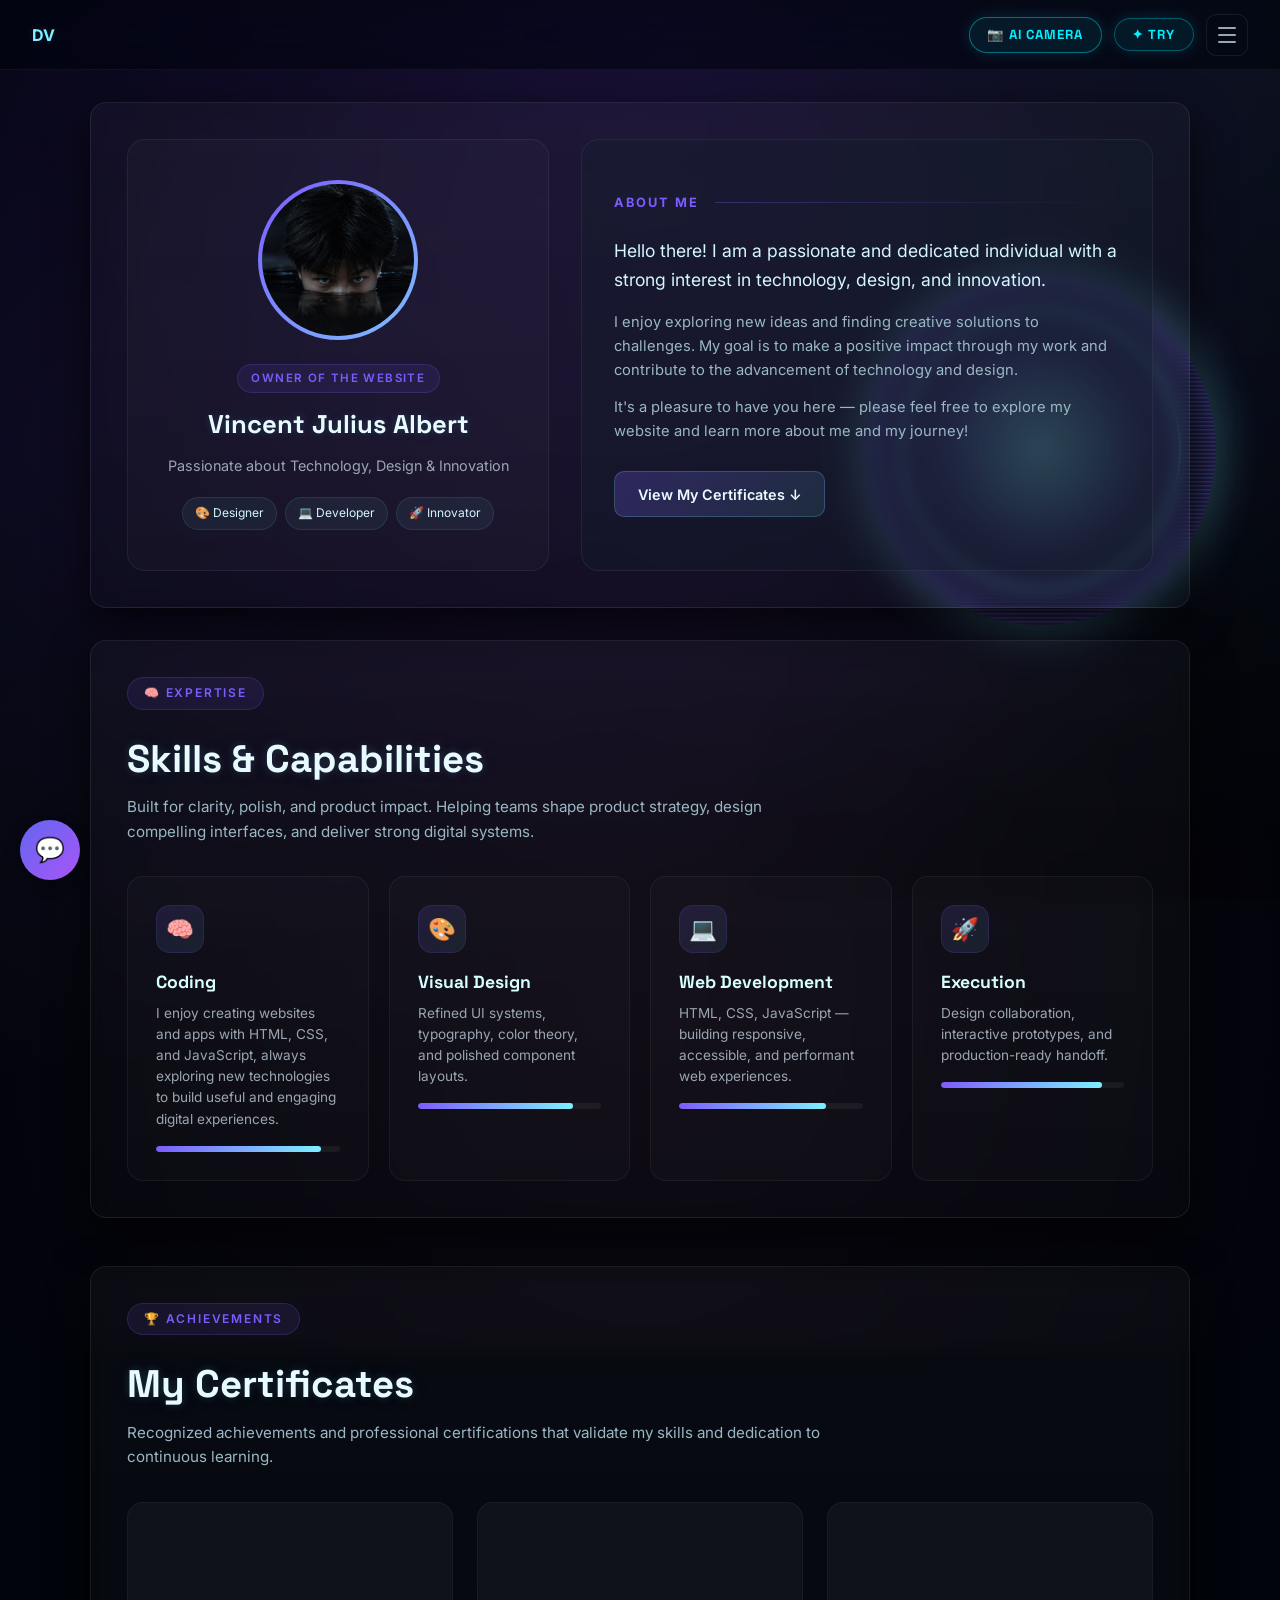
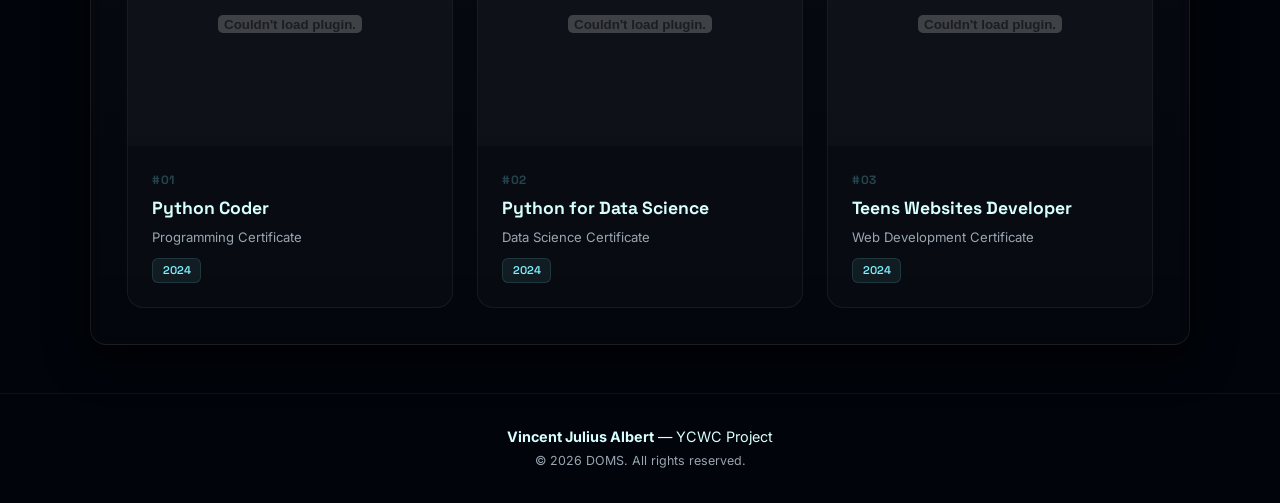
==== aboutme.html @ fad76c3e "Add files via upload" ====
<!DOCTYPE html>
<html lang="en" data-theme="dark">

<head>
  <meta charset="UTF-8" />
  <meta name="viewport" content="width=device-width, initial-scale=1.0" />
  <title>About Me — Vincent | YCWC</title>
  <meta name="description"
    content="Learn more about Vincent Julius Albert — passionate about technology, design, and innovation." />
  <link rel="preconnect" href="https://fonts.googleapis.com" />
  <link rel="preconnect" href="https://fonts.gstatic.com" crossorigin />
  <link
    href="https://fonts.googleapis.com/css2?family=Inter:wght@400;500;600;700;800;900&family=Space+Grotesk:wght@400;500;600;700&display=swap"
    rel="stylesheet" />
  <link rel="stylesheet" href="futuristic.css" />
  <link rel="stylesheet" href="intro.css" />
  <link rel="stylesheet" href="sidebar.css" />
  <link rel="stylesheet" href="aboutme.css" />
  <link rel="stylesheet" href="chatbot.css" />
  <script src="futuristic-unlock.js"></script>
</head>

<body>
  <canvas id="bg-canvas" aria-hidden="true"></canvas>
  <div class="hologram-container" aria-hidden="true">
    <div class="hologram"></div>
  </div>

  <header class="header">
    <a class="brand" href="index.html" aria-label="YCWC home"><strong>DV</strong></a>
    <div style="display: flex; align-items: center; gap: 0.75rem;" id="header-brand-area">
      <a href="camera.html" class="btn-try-binary" style="text-decoration: none; color: #00f0ff; border-color: rgba(0, 240, 255, 0.4);">📷 AI Camera</a>
      <button id="btn-try-binary" class="btn-try-binary" title="Replay Binary Intro">✦ Try</button>
      <button class="sidebar-toggle" onclick="showSidebar()" aria-label="Open menu">
        <span class="hamburger-line"></span>
        <span class="hamburger-line"></span>
        <span class="hamburger-line"></span>
      </button>
    </div>
  </header>

  <!-- ═══════ IMPROVED SIDEBAR ═══════ -->
  <div id="sidebar">
    <div class="sidebar-header">
      <div class="sidebar-brand">
        <span class="sidebar-brand-icon">✦</span>
        <span class="sidebar-brand-text">DOMS</span>
      </div>
      <button class="sidebar-close" onclick="hideSidebar()" aria-label="Close menu">
        <svg width="20" height="20" viewBox="0 0 24 24" fill="none" stroke="currentColor" stroke-width="2.5"
          stroke-linecap="round">
          <line x1="18" y1="6" x2="6" y2="18"></line>
          <line x1="6" y1="6" x2="18" y2="18"></line>
        </svg>
      </button>
    </div>

    <nav class="sidebar-nav">
      <span class="sidebar-label">Navigation</span>
      <a href="index.html" class="sidebar-link">
        <span class="sidebar-link-icon">🏠</span>
        <span>Home</span>
      </a>
      <a href="camera.html" class="sidebar-link" style="color: #00f0ff;">
        <span class="sidebar-link-icon">📷</span>
        <span>AI Camera Platform</span>
      </a>
      <a href="aboutme.html" class="sidebar-link active">
        <span class="sidebar-link-icon">👤</span>
        <span>About Me</span>
      </a>
    </nav>

    <div class="sidebar-nav">
      <span class="sidebar-label">On This Page</span>
      <a href="#hero-about" class="sidebar-link" onclick="hideSidebar()">
        <span class="sidebar-link-icon">📋</span>
        <span>Profile</span>
      </a>
      <a href="#skills" class="sidebar-link" onclick="hideSidebar()">
        <span class="sidebar-link-icon">🧠</span>
        <span>Skills</span>
      </a>
      <a href="#certificates" class="sidebar-link" onclick="hideSidebar()">
        <span class="sidebar-link-icon">🏆</span>
        <span>Certificates</span>
      </a>
    </div>

    <div class="sidebar-footer">
      <div class="sidebar-footer-card">
        <p class="sidebar-footer-text">Built with 💜 by Vincent</p>
        <p class="sidebar-footer-copy">&copy; 2026 DOMS</p>
      </div>
    </div>
  </div>

  <!-- penutup -->
  <div id="penutup" class="hide"></div>

  <main>

    <!-- ═══════ HERO / PROFILE ═══════ -->
    <section id="hero-about" class="container hero-container">
      <div class="about-hero-split">
        <!-- Profile Card -->
        <div class="about-profile-card">
          <div class="profile-avatar-ring">
            <div class="profile-avatar">
              <img src="32c9fd01-48f7-497e-a7f5-14ab1834abe6.jpg" alt="Vincent Julius Albert" />
            </div>
          </div>
          <div class="profile-info">
            <span class="profile-badge">Owner of the Website</span>
            <h1 class="profile-name glow">Vincent Julius Albert</h1>
            <p class="profile-tagline">Passionate about Technology, Design & Innovation</p>
            <div class="profile-social">
              <span class="social-pill">🎨 Designer</span>
              <span class="social-pill">💻 Developer</span>
              <span class="social-pill">🚀 Innovator</span>
            </div>
          </div>
        </div>

        <!-- Bio Card -->
        <div class="about-bio-card">
          <div class="bio-header">
            <span class="bio-eyebrow">ABOUT ME</span>
            <div class="bio-accent-line"></div>
          </div>
          <p class="bio-lead">
            Hello there! I am a passionate and dedicated individual with a strong interest in technology, design, and
            innovation.
          </p>
          <p class="bio-text">
            I enjoy exploring new ideas and finding creative solutions to challenges. My goal is to make a positive
            impact through my work and contribute to the advancement of technology and design.
          </p>
          <p class="bio-text">
            It's a pleasure to have you here — please feel free to explore my website and learn more about me and my
            journey!
          </p>
          <a class="btn-about" href="#certificates">View My Certificates ↓</a>
        </div>
      </div>
    </section>

    <!-- ═══════ SKILLS ═══════ -->
    <section id="skills" class="container content-block">
      <div class="block-badge">🧠 EXPERTISE</div>
      <h2 class="block-title glow">Skills & Capabilities</h2>
      <p class="block-subtitle">Built for clarity, polish, and product impact. Helping teams shape product strategy,
        design compelling interfaces, and deliver strong digital systems.</p>

      <div class="skills-grid">
        <article class="skill-card">
          <div class="skill-icon-wrapper">
            <span class="skill-icon">🧠</span>
          </div>
          <h3>Coding</h3>
          <p>I enjoy creating websites and apps with HTML, CSS, and JavaScript, always exploring new technologies to
            build useful and engaging digital experiences.</p>
          <div class="skill-bar">
            <div class="skill-bar-fill" style="width: 90%;" data-label="90%"></div>
          </div>
        </article>

        <article class="skill-card">
          <div class="skill-icon-wrapper">
            <span class="skill-icon">🎨</span>
          </div>
          <h3>Visual Design</h3>
          <p>Refined UI systems, typography, color theory, and polished component layouts.</p>
          <div class="skill-bar">
            <div class="skill-bar-fill" style="width: 85%;" data-label="85%"></div>
          </div>
        </article>

        <article class="skill-card">
          <div class="skill-icon-wrapper">
            <span class="skill-icon">💻</span>
          </div>
          <h3>Web Development</h3>
          <p>HTML, CSS, JavaScript — building responsive, accessible, and performant web experiences.</p>
          <div class="skill-bar">
            <div class="skill-bar-fill" style="width: 80%;" data-label="80%"></div>
          </div>
        </article>

        <article class="skill-card">
          <div class="skill-icon-wrapper">
            <span class="skill-icon">🚀</span>
          </div>
          <h3>Execution</h3>
          <p>Design collaboration, interactive prototypes, and production-ready handoff.</p>
          <div class="skill-bar">
            <div class="skill-bar-fill" style="width: 88%;" data-label="88%"></div>
          </div>
        </article>
      </div>
    </section>

    <!-- ═══════ CERTIFICATES ═══════ -->
    <section id="certificates" class="container content-block">
      <div class="block-badge">🏆 ACHIEVEMENTS</div>
      <h2 class="block-title glow">My Certificates</h2>
      <p class="block-subtitle">Recognized achievements and professional certifications that validate my skills and
        dedication to continuous learning.</p>

      <div class="certificates-grid">

        <!-- Certificate 1 -->
        <div class="cert-card">
          <div class="cert-image-wrapper">
            <embed src="Python Coder - Vincent Julius Albert.pdf#toolbar=0&navpanes=0" type="application/pdf"
              width="100%" height="100%" style="border: none; object-fit: cover;"></embed>
          </div>
          <div class="cert-info">
            <span class="cert-number">#01</span>
            <h3 class="cert-title">Python Coder</h3>
            <p class="cert-issuer">Programming Certificate</p>
            <span class="cert-date">2024</span>
          </div>
        </div>

        <!-- Certificate 2 -->
        <div class="cert-card">
          <div class="cert-image-wrapper">
            <embed src="Python for Data Science - Vincent Julius Albert.pdf#toolbar=0&navpanes=0" type="application/pdf"
              width="100%" height="100%" style="border: none; object-fit: cover;"></embed>
          </div>
          <div class="cert-info">
            <span class="cert-number">#02</span>
            <h3 class="cert-title">Python for Data Science</h3>
            <p class="cert-issuer">Data Science Certificate</p>
            <span class="cert-date">2024</span>
          </div>
        </div>

        <!-- Certificate 3 -->
        <div class="cert-card">
          <div class="cert-image-wrapper">
            <embed src="Teens Websites Developer 24 - Vincent Julius Albert.pdf#toolbar=0&navpanes=0"
              type="application/pdf" width="100%" height="100%" style="border: none; object-fit: cover;"></embed>
          </div>
          <div class="cert-info">
            <span class="cert-number">#03</span>
            <h3 class="cert-title">Teens Websites Developer</h3>
            <p class="cert-issuer">Web Development Certificate</p>
            <span class="cert-date">2024</span>
          </div>
        </div>

      </div>
    </section>

  </main>

  <footer class="about-footer">
    <div class="footer-inner">
      <p class="footer-brand-text"><strong>Vincent Julius Albert</strong> — YCWC Project</p>
      <p class="footer-copy">&copy; 2026 DOMS. All rights reserved.</p>
    </div>
  </footer>

  <button id="scrollToTopBtn" class="scroll-to-top" aria-label="Scroll to top">
    <svg width="24" height="24" viewBox="0 0 24 24" fill="none" stroke="currentColor" stroke-width="2.5"
      stroke-linecap="round" stroke-linejoin="round">
      <path d="M18 15l-6-6-6 6" />
    </svg>
  </button>

  <!-- ═══════ BINARY FLOOD CANVAS ═══════ -->
  <canvas id="binary-flood-canvas" class="binary-flood-canvas" aria-hidden="true"></canvas>

  <!-- ═══════ FULL-SCREEN 3-SECOND BINARY FACE INTRO OVERLAY ═══════ -->
  <div id="binary-intro-overlay" class="binary-intro-overlay">
    <div class="binary-intro-canvas-wrap">
      <canvas id="binary-intro-canvas"></canvas>
      <div class="binary-scanline"></div>
    </div>
    <div class="binary-intro-header">
      <span class="binary-intro-badge">✦ NEURAL BIOMETRIC MATRIX</span>
      <h1 class="binary-intro-title glitch-text" data-text="Welcome to my Page">Welcome to my Page</h1>
      <p class="binary-intro-sub">INITIALIZING PROFILE MATRIX • 100%</p>
    </div>
    <div class="binary-intro-footer">
      <div class="binary-timer-text">ENTERING IN <span id="binary-countdown">3</span>s &bull; CLICK ANYWHERE TO SKIP</div>
    </div>
  </div>

  <script src="particles.js" defer></script>
  <script src="sidebar.js"></script>
  <script src="aboutme.js" defer></script>
  <script src="chatbot.js" defer></script>
</body>

</html>
---- futuristic.css ----
/* ═══════════════════════════════════════════════════════
   futuristic.css  —  Base Dark Theme + Futuristic Unlock
   ═══════════════════════════════════════════════════════ */

/* ── CSS Variables ── */
html[data-theme="dark"] {
  --bg: radial-gradient(circle at center top, #13092b 0%, #01040a 80%);
  --panel: rgba(255,255,255,0.03);
  --glass: rgba(255,255,255,0.04);
  --neon: #7ef0ff;
  --accent: #7c5cff;
  --muted: #9aa6b2;
  --border: rgba(255,255,255,0.08);
}

/* ── FUTURISTIC UNLOCKED THEME ── */
html[data-theme="futuristic"] {
  --bg: radial-gradient(ellipse at 20% 0%, #0a0118 0%, #030010 40%, #000208 100%);
  --panel: rgba(0,255,204,0.03);
  --glass: rgba(0,255,200,0.04);
  --neon: #00ffcc;
  --accent: #bf00ff;
  --muted: #7a9aaa;
  --border: rgba(0,255,204,0.1);
}

/* ── Reset ── */
*, *::before, *::after { box-sizing: border-box; }

html { scroll-behavior: smooth; height: 100%; }

body {
  margin: 0;
  min-height: 100vh;
  background-color: #01040a;
  background-image: var(--bg);
  background-size: 100% 100%;
  background-attachment: fixed;
  color: var(--neon);
  font-family: Inter, system-ui, -apple-system, "Segoe UI", Roboto, Arial, sans-serif;
  overflow-x: hidden;
  line-height: 1.5;
  transition: background-color 0.8s ease, color 0.5s ease;
}

/* ── Aurora glow ── */
body::before {
  content: '';
  position: fixed;
  top: -50%; left: -50%;
  width: 200%; height: 200%;
  background:
    radial-gradient(ellipse at 20% 50%, rgba(124,92,255,0.08) 0%, transparent 50%),
    radial-gradient(ellipse at 80% 20%, rgba(126,240,255,0.06) 0%, transparent 50%),
    radial-gradient(ellipse at 50% 80%, rgba(244,114,182,0.05) 0%, transparent 50%);
  animation: aurora 20s ease-in-out infinite alternate;
  z-index: 0;
  pointer-events: none;
  transition: background 1s ease;
}

html[data-theme="futuristic"] body::before {
  background:
    radial-gradient(ellipse at 10% 30%, rgba(191,0,255,0.12) 0%, transparent 50%),
    radial-gradient(ellipse at 90% 10%, rgba(0,255,204,0.09) 0%, transparent 50%),
    radial-gradient(ellipse at 60% 90%, rgba(0,100,255,0.08) 0%, transparent 50%),
    radial-gradient(ellipse at 40% 60%, rgba(255,0,100,0.06) 0%, transparent 50%);
}

@keyframes aurora {
  0%   { transform: translate(0,0) rotate(0deg); }
  33%  { transform: translate(2%,-3%) rotate(1deg); }
  66%  { transform: translate(-1%,2%) rotate(-0.5deg); }
  100% { transform: translate(3%,1%) rotate(1.5deg); }
}

/* ════════════════════════════════════════
   CYBER OVERLAY — injected by JS when futuristic unlocked
   ════════════════════════════════════════ */

#cyber-overlay {
  position: fixed;
  inset: 0;
  z-index: 1;
  pointer-events: none;
  overflow: hidden;
}

/* Scanline sweep */
.cyber-scanline {
  position: absolute;
  inset: 0;
  background: repeating-linear-gradient(
    180deg,
    transparent 0px,
    transparent 3px,
    rgba(0,255,204,0.022) 4px
  );
  animation: scanlineDrift 8s linear infinite;
}

@keyframes scanlineDrift {
  0%   { background-position-y: 0px; }
  100% { background-position-y: 80px; }
}

/* Cyber grid */
.cyber-grid {
  position: absolute;
  inset: 0;
  background-image:
    linear-gradient(rgba(0,255,204,0.04) 1px, transparent 1px),
    linear-gradient(90deg, rgba(0,255,204,0.04) 1px, transparent 1px);
  background-size: 60px 60px;
  animation: gridPulse 6s ease-in-out infinite;
  transform-origin: center center;
}

@keyframes gridPulse {
  0%,100% { opacity: 0.5; }
  50%      { opacity: 1; }
}

/* ════════════════════════════════════════
   BACKGROUND CANVAS
   ════════════════════════════════════════ */
#bg-canvas {
  position: fixed;
  inset: 0;
  z-index: 0;
  display: block;
  will-change: transform;
}

/* ════════════════════════════════════════
   HEADER
   ════════════════════════════════════════ */
.header {
  position: sticky;
  top: 0;
  z-index: 100;
  display: flex;
  justify-content: space-between;
  align-items: center;
  padding: 0.85rem 2rem;
  background: rgba(1,4,10,0.6);
  backdrop-filter: blur(16px) saturate(1.4);
  -webkit-backdrop-filter: blur(16px) saturate(1.4);
  border-bottom: 1px solid rgba(126,240,255,0.06);
  transition: background 300ms ease, box-shadow 300ms ease, border-color 500ms ease;
}

.header.scrolled {
  background: rgba(1,4,10,0.85);
  box-shadow: 0 4px 30px rgba(0,0,0,0.4), 0 0 40px rgba(124,92,255,0.04);
}

html[data-theme="futuristic"] .header {
  background: rgba(0,2,8,0.7);
  border-bottom-color: rgba(0,255,204,0.15);
  box-shadow: 0 0 40px rgba(0,255,204,0.05);
}

html[data-theme="futuristic"] .header.scrolled {
  background: rgba(0,2,8,0.92);
  box-shadow: 0 4px 30px rgba(0,0,0,0.5), 0 0 60px rgba(191,0,255,0.08);
}

.header-actions { display: flex; align-items: center; gap: 0.75rem; }

.brand { color: inherit; text-decoration: none; }

.header strong {
  color: var(--neon);
  text-shadow: 0 0 8px rgba(126,240,255,0.12);
  transition: color 0.5s ease, text-shadow 0.5s ease;
}

html[data-theme="futuristic"] .header strong {
  color: #00ffcc;
  text-shadow: 0 0 14px rgba(0,255,204,0.6), 0 0 40px rgba(0,255,204,0.25);
}

/* ── Reward header button ── */
#reward-header-btn {
  display: none; /* hidden until earned */
  align-items: center;
  gap: 0.35rem;
  padding: 0.38rem 0.75rem;
  font-size: 0.75rem;
  font-weight: 700;
  letter-spacing: 0.12em;
  text-transform: uppercase;
  color: #5a6a7a;
  background: rgba(255,255,255,0.04);
  border: 1px solid rgba(255,255,255,0.1);
  border-radius: 8px;
  cursor: pointer;
  transition: all 0.3s ease;
  position: relative;
  overflow: hidden;
}

#reward-header-btn.reward-btn-active {
  display: inline-flex;
  color: #ffd700;
  background: rgba(255,215,0,0.08);
  border-color: rgba(255,215,0,0.35);
  box-shadow: 0 0 16px rgba(255,215,0,0.15), inset 0 0 12px rgba(255,215,0,0.06);
  animation: rewardBtnPulse 2.5s ease-in-out infinite;
}

@keyframes rewardBtnPulse {
  0%,100% { box-shadow: 0 0 16px rgba(255,215,0,0.15), inset 0 0 12px rgba(255,215,0,0.06); }
  50%      { box-shadow: 0 0 30px rgba(255,215,0,0.35), inset 0 0 20px rgba(255,215,0,0.12); }
}

#reward-header-btn.reward-btn-active:hover {
  transform: translateY(-2px) scale(1.04);
  box-shadow: 0 0 40px rgba(255,215,0,0.4);
}

/* ─ Small password popup ─ */
#pw-popup {
  position: absolute;
  z-index: 9998;
  background: linear-gradient(135deg, rgba(10,5,25,0.98), rgba(5,3,15,0.98));
  border: 1px solid rgba(255,215,0,0.35);
  border-radius: 16px;
  padding: 1.25rem 1.5rem;
  min-width: 230px;
  text-align: center;
  box-shadow: 0 20px 50px rgba(0,0,0,0.7), 0 0 40px rgba(255,215,0,0.1);
  animation: popupIn 0.25s cubic-bezier(0.16,1,0.3,1);
}

@keyframes popupIn {
  from { opacity: 0; transform: translateY(-8px) scale(0.95); }
  to   { opacity: 1; transform: translateY(0) scale(1); }
}

.pw-pop-label {
  font-size: 0.65rem;
  font-weight: 700;
  letter-spacing: 0.2em;
  text-transform: uppercase;
  color: #ffd700;
  margin-bottom: 0.6rem;
}

.pw-pop-code {
  font-family: 'Space Grotesk', monospace;
  font-size: 2.5rem;
  font-weight: 900;
  letter-spacing: 0.35em;
  background: linear-gradient(135deg, #7ef0ff, #a78bfa, #ffd700);
  -webkit-background-clip: text;
  -webkit-text-fill-color: transparent;
  background-clip: text;
  background-size: 200% 200%;
  animation: passwordColorShift 2s ease-in-out infinite;
  margin-bottom: 0.5rem;
}

.pw-pop-hint {
  font-size: 0.72rem;
  color: #7a9aaa;
  line-height: 1.5;
  margin-bottom: 0.75rem;
}

.pw-pop-copy {
  background: linear-gradient(135deg, rgba(124,92,255,0.4), rgba(126,240,255,0.2));
  border: 1px solid rgba(126,240,255,0.3);
  border-radius: 7px;
  color: #d7ffff;
  cursor: pointer;
  font-size: 0.78rem;
  font-weight: 700;
  padding: 0.4rem 1rem;
  transition: transform 0.15s, box-shadow 0.2s;
}

.pw-pop-copy:hover {
  transform: translateY(-2px);
  box-shadow: 0 4px 12px rgba(126,240,255,0.2);
}

@keyframes passwordColorShift {
  0%,100% { background-position: 0% 50%; }
  50%      { background-position: 100% 50%; }
}

/* ════════════════════════════════════════
   NAV
   ════════════════════════════════════════ */
.nav-link {
  color: var(--muted);
  text-decoration: none;
  font-size: 0.88rem;
  font-weight: 500;
  padding: 0.3rem 0.2rem;
  transition: color 0.25s ease, text-shadow 0.25s ease;
  position: relative;
}

.nav-link::after {
  content: '';
  position: absolute;
  bottom: -2px;
  left: 0;
  width: 0;
  height: 1px;
  background: var(--neon);
  transition: width 0.3s ease;
}

.nav-link:hover::after,
.nav-link.active::after { width: 100%; }

.nav-link:hover,
.nav-link.active {
  color: var(--neon);
}

html[data-theme="futuristic"] .nav-link:hover,
html[data-theme="futuristic"] .nav-link.active {
  color: #00ffcc;
  text-shadow: 0 0 10px rgba(0,255,204,0.5);
}

/* ════════════════════════════════════════
   CONTAINERS & CARDS
   ════════════════════════════════════════ */
.container {
  position: relative;
  z-index: 2;
  max-width: 1100px;
  margin: 2rem auto 3rem;
  padding: 2.25rem;
  color: var(--neon);
  background: linear-gradient(180deg, rgba(255,255,255,0.03), rgba(255,255,255,0.01));
  border: 1px solid var(--border);
  border-radius: 16px;
  backdrop-filter: blur(8px);
  box-shadow: 0 14px 40px rgba(0,0,0,0.7);
  transition: background 0.8s ease, border-color 0.8s ease, box-shadow 0.8s ease;
}

html[data-theme="futuristic"] .container {
  background: linear-gradient(180deg, rgba(0,255,204,0.025), rgba(0,255,204,0.005));
  border-color: rgba(0,255,204,0.12);
  box-shadow: 0 14px 40px rgba(0,0,0,0.8), 0 0 60px rgba(0,255,204,0.04);
}

.hero {
  padding: 2rem !important;
  border-radius: 12px !important;
  border: 1px solid rgba(255,255,255,0.06) !important;
  background: rgba(20,30,45,0.4) !important;
  transition: background 0.8s ease, border-color 0.8s ease;
}

html[data-theme="futuristic"] .hero,
html[data-theme="futuristic"] .hero.card,
html[data-theme="futuristic"] .hero-container .card {
  background: rgba(0,20,15,0.55) !important;
  border-color: rgba(0,255,204,0.12) !important;
  box-shadow: 0 0 60px rgba(0,255,204,0.04) !important;
}

.card {
  padding: 1rem;
  border-radius: 10px;
  background: linear-gradient(180deg, rgba(255,255,255,0.01), rgba(255,255,255,0.02));
  border: 1px solid rgba(255,255,255,0.03);
  transition: background 0.8s ease, border-color 0.8s ease;
}

/* ════════════════════════════════════════
   TYPOGRAPHY
   ════════════════════════════════════════ */
h1 {
  margin: 0 0 0.75rem;
  font-size: 2.25rem;
  color: #d7ffff;
  text-shadow: 0 2px 24px rgba(126,240,255,0.08);
}

p { margin: 0 0 1rem; color: var(--muted); }

.glow {
  color: #bffcff;
  text-shadow: 0 0 10px rgba(126,240,255,0.18), 0 0 30px rgba(124,92,255,0.08);
  transition: color 0.8s ease, text-shadow 0.8s ease;
}

html[data-theme="futuristic"] .glow {
  color: #ccfffb;
  text-shadow: 0 0 14px rgba(0,255,204,0.5), 0 0 50px rgba(191,0,255,0.2);
}

/* ── Glitch text ── */
html[data-theme="futuristic"] h1.glow,
html[data-theme="futuristic"] h2.glow {
  position: relative;
}

html[data-theme="futuristic"] h2.glow::before,
html[data-theme="futuristic"] h2.glow::after {
  content: attr(data-text, '');
  position: absolute;
  inset: 0;
  pointer-events: none;
}

/* ════════════════════════════════════════
   BUTTONS
   ════════════════════════════════════════ */
.btn {
  display: inline-block;
  padding: 0.6rem 1rem;
  color: #eafcff;
  text-decoration: none;
  background: linear-gradient(90deg, rgba(124,92,255,0.18), rgba(126,240,255,0.06));
  border: 1px solid rgba(126,240,255,0.22);
  border-radius: 8px;
  box-shadow: 0 6px 30px rgba(124,92,255,0.06), 0 0 12px rgba(126,240,255,0.06) inset;
  transition: transform 180ms ease, box-shadow 180ms ease, background 0.8s ease, border-color 0.8s ease;
  cursor: pointer;
  position: relative;
  overflow: hidden;
}

.btn:hover {
  transform: translateY(-2px);
  box-shadow: 0 10px 40px rgba(124,92,255,0.12);
}

html[data-theme="futuristic"] .btn {
  background: linear-gradient(90deg, rgba(191,0,255,0.18), rgba(0,255,204,0.08));
  border-color: rgba(0,255,204,0.28);
  box-shadow: 0 0 20px rgba(0,255,204,0.06) inset;
}

html[data-theme="futuristic"] .btn:hover {
  box-shadow: 0 10px 40px rgba(191,0,255,0.2), 0 0 25px rgba(0,255,204,0.12) inset;
  border-color: rgba(0,255,204,0.5);
}

/* ── Ripple ── */
.btn-ripple {
  position: absolute;
  border-radius: 50%;
  background: rgba(126,240,255,0.25);
  transform: scale(0);
  animation: rippleGo 0.55s linear;
  pointer-events: none;
}

html[data-theme="futuristic"] .btn-ripple {
  background: rgba(0,255,204,0.28);
}

@keyframes rippleGo {
  to { transform: scale(1); opacity: 0; }
}

/* ════════════════════════════════════════
   HOLOGRAM
   ════════════════════════════════════════ */
.hologram-container {
  position: fixed;
  top: 50%;
  right: 5%;
  transform: translateY(-50%);
  width: 350px;
  height: 350px;
  z-index: 1;
  pointer-events: none;
  opacity: 0.85;
}

.hologram {
  width: 100%;
  height: 100%;
  border-radius: 50%;
  background: radial-gradient(circle, rgba(126,240,255,0.4) 0%, rgba(124,92,255,0.15) 40%, transparent 70%);
  box-shadow: 0 0 50px rgba(126,240,255,0.4), inset 0 0 50px rgba(124,92,255,0.5);
  position: relative;
  animation: float 6s ease-in-out infinite, spin 20s linear infinite;
  overflow: hidden;
  transition: background 0.8s ease, box-shadow 0.8s ease;
}

html[data-theme="futuristic"] .hologram {
  background: radial-gradient(circle, rgba(0,255,204,0.5) 0%, rgba(191,0,255,0.18) 40%, transparent 70%);
  box-shadow: 0 0 70px rgba(0,255,204,0.55), inset 0 0 70px rgba(191,0,255,0.65);
}

.hologram::before {
  content: '';
  position: absolute;
  top: 0; left: 0; right: 0; bottom: 0;
  background: repeating-linear-gradient(
    0deg,
    transparent,
    transparent 2px,
    rgba(126,240,255,0.15) 3px,
    rgba(126,240,255,0.15) 4px
  );
  animation: scanline 4s linear infinite;
}

.hologram::after {
  content: '';
  position: absolute;
  top: 10%; left: 10%; right: 10%; bottom: 10%;
  border: 2px solid rgba(126,240,255,0.6);
  border-radius: 50%;
  animation: pulse-ring 3s cubic-bezier(0.215,0.61,0.355,1) infinite;
}

@keyframes float   { 0%,100% { transform: translateY(0) scale(1); } 50% { transform: translateY(-20px) scale(1.05); } }
@keyframes spin    { from { transform: rotate(0deg); } to { transform: rotate(360deg); } }
@keyframes scanline { 0% { transform: translateY(-100%); } 100% { transform: translateY(100%); } }
@keyframes pulse-ring {
  0%   { transform: scale(0.8); opacity: 0; border-width: 4px; }
  50%  { opacity: 1; }
  100% { transform: scale(1.5); opacity: 0; border-width: 1px; }
}
@keyframes floaty  { 0% { transform: translateY(0); } 50% { transform: translateY(-6px); } 100% { transform: translateY(0); } }

.card.animate { animation: floaty 6s ease-in-out infinite; }

/* ════════════════════════════════════════
   SCROLL TO TOP
   ════════════════════════════════════════ */
.scroll-to-top {
  position: fixed;
  bottom: 2rem; right: 2rem;
  width: 3.5rem; height: 3.5rem;
  border-radius: 50%;
  background: linear-gradient(135deg, var(--accent), var(--neon));
  color: #01040a;
  border: none;
  display: flex;
  align-items: center;
  justify-content: center;
  cursor: pointer;
  z-index: 1000;
  opacity: 0;
  visibility: hidden;
  transform: translateY(20px);
  transition: opacity 0.3s, visibility 0.3s, transform 0.3s, box-shadow 0.3s, background 0.8s;
  box-shadow: 0 4px 15px rgba(124,92,255,0.4);
}

.scroll-to-top.show { opacity: 1; visibility: visible; transform: translateY(0); }
.scroll-to-top:hover { transform: translateY(-5px); box-shadow: 0 8px 25px rgba(126,240,255,0.5); }

html[data-theme="futuristic"] .scroll-to-top {
  background: linear-gradient(135deg, #bf00ff, #00ffcc);
  box-shadow: 0 4px 20px rgba(191,0,255,0.5);
}

html[data-theme="futuristic"] .scroll-to-top:hover {
  box-shadow: 0 8px 35px rgba(0,255,204,0.65);
}

/* ════════════════════════════════════════
   FUTURISTIC SECTION-LEVEL OVERRIDES
   ════════════════════════════════════════ */

/* Section badges */
html[data-theme="futuristic"] .section-badge {
  color: #00ffcc;
  border-color: rgba(0,255,204,0.28);
  background: rgba(0,255,204,0.07);
  box-shadow: 0 0 14px rgba(0,255,204,0.08);
}

/* Eyebrow labels */
html[data-theme="futuristic"] .eyebrow-label {
  color: #00ffcc !important;
  text-shadow: 0 0 10px rgba(0,255,204,0.4);
}

/* Hero stat numbers */
html[data-theme="futuristic"] .hero-stat-number {
  color: #00ffcc;
  text-shadow: 0 0 14px rgba(0,255,204,0.45);
}

/* Gradient text */
html[data-theme="futuristic"] .gradient-text {
  background: linear-gradient(135deg, #00ffcc 0%, #bf00ff 40%, #00aaff 70%, #00ffcc 100%);
  background-size: 300% 300%;
  -webkit-background-clip: text;
  -webkit-text-fill-color: transparent;
  background-clip: text;
}

/* Impact cards */
html[data-theme="futuristic"] .impact-card,
html[data-theme="futuristic"] .ai-type-card,
html[data-theme="futuristic"] .ethics-card {
  background: linear-gradient(135deg, rgba(0,20,15,0.85), rgba(0,5,20,0.85));
  border-color: rgba(0,255,204,0.12);
  transition: border-color 0.3s, box-shadow 0.3s;
}

html[data-theme="futuristic"] .impact-card:hover,
html[data-theme="futuristic"] .ai-type-card:hover,
html[data-theme="futuristic"] .ethics-card:hover {
  border-color: rgba(0,255,204,0.4);
  box-shadow: 0 0 35px rgba(0,255,204,0.1), 0 20px 40px rgba(0,0,0,0.5);
}

html[data-theme="futuristic"] .impact-icon {
  filter: drop-shadow(0 0 8px rgba(0,255,204,0.5));
}

html[data-theme="futuristic"] .impact-number { color: rgba(0,255,204,0.25); }

/* Process steps */
html[data-theme="futuristic"] .step-number {
  background: linear-gradient(135deg, rgba(191,0,255,0.25), rgba(0,255,204,0.15));
  border-color: rgba(0,255,204,0.32);
  color: #00ffcc;
  box-shadow: 0 0 18px rgba(0,255,204,0.22);
}

/* Timeline */
html[data-theme="futuristic"] .timeline-marker {
  background: #00ffcc;
  box-shadow: 0 0 14px rgba(0,255,204,0.7);
}

html[data-theme="futuristic"] .timeline::before {
  background: linear-gradient(to bottom, rgba(0,255,204,0.35), rgba(191,0,255,0.1));
}

/* Pros/cons */
html[data-theme="futuristic"] .pros-column { border-color: rgba(0,255,204,0.15); }
html[data-theme="futuristic"] .cons-column { border-color: rgba(191,0,255,0.15); }
html[data-theme="futuristic"] .column-header.pros-header { background: rgba(0,255,204,0.06); border-bottom-color: rgba(0,255,204,0.15); }
html[data-theme="futuristic"] .column-header.cons-header { background: rgba(191,0,255,0.06); border-bottom-color: rgba(191,0,255,0.15); }

/* Quiz */
html[data-theme="futuristic"] .quiz-card {
  background: linear-gradient(180deg, rgba(0,20,15,0.95), rgba(0,5,20,0.95));
  border-color: rgba(0,255,204,0.15);
  box-shadow: 0 20px 50px rgba(0,0,0,0.8), 0 0 60px rgba(0,255,204,0.05);
}
html[data-theme="futuristic"] .quiz-card::before {
  background: linear-gradient(90deg, transparent, rgba(0,255,204,0.25), transparent);
}
html[data-theme="futuristic"] .quiz-question-number { color: #00ffcc; }
html[data-theme="futuristic"] .quiz-progress-fill { background: linear-gradient(90deg, #bf00ff, #00ffcc); }
html[data-theme="futuristic"] .quiz-option {
  background: rgba(0,255,204,0.03);
  border-color: rgba(0,255,204,0.1);
}
html[data-theme="futuristic"] .quiz-option:hover {
  background: rgba(0,255,204,0.08);
  border-color: rgba(0,255,204,0.32);
  box-shadow: 0 0 22px rgba(0,255,204,0.09);
}
html[data-theme="futuristic"] .quiz-option.correct {
  background: rgba(0,255,150,0.1);
  border-color: rgba(0,255,150,0.42);
}
html[data-theme="futuristic"] .quiz-option.wrong {
  background: rgba(255,0,80,0.1);
  border-color: rgba(255,0,80,0.42);
}
html[data-theme="futuristic"] .quiz-option-letter {
  background: linear-gradient(135deg, rgba(191,0,255,0.2), rgba(0,255,204,0.1));
  border-color: rgba(0,255,204,0.22);
  color: #00ffcc;
}
html[data-theme="futuristic"] .quiz-btn-next {
  background: linear-gradient(135deg, rgba(191,0,255,0.5), rgba(0,255,204,0.25));
  border-color: rgba(0,255,204,0.32);
}
html[data-theme="futuristic"] .quiz-btn-next:hover {
  box-shadow: 0 6px 22px rgba(191,0,255,0.35), 0 0 30px rgba(0,255,204,0.12);
}
html[data-theme="futuristic"] .quiz-score-circle {
  background: linear-gradient(135deg, rgba(191,0,255,0.15), rgba(0,255,204,0.08));
  border-color: rgba(0,255,204,0.28);
  box-shadow: 0 0 50px rgba(0,255,204,0.14), 0 0 100px rgba(191,0,255,0.07);
}
html[data-theme="futuristic"] .quiz-score-number {
  color: #00ffcc;
  text-shadow: 0 0 20px rgba(0,255,204,0.55);
}

/* Btn-primary futuristic */
html[data-theme="futuristic"] .btn-primary {
  background: linear-gradient(135deg, rgba(191,0,255,0.38), rgba(0,255,204,0.18)) !important;
  border-color: rgba(0,255,204,0.38) !important;
}

/* Footer */
html[data-theme="futuristic"] .site-footer { border-top-color: rgba(0,255,204,0.08); }
html[data-theme="futuristic"] .about-footer { border-top-color: rgba(0,255,204,0.08); }
html[data-theme="futuristic"] .camera-footer { border-top-color: rgba(0,255,204,0.08); }

/* Login */
html[data-theme="futuristic"] .login-card {
  background: linear-gradient(135deg, rgba(0,10,8,0.97), rgba(0,5,20,0.97));
  border-color: rgba(0,255,204,0.22);
  box-shadow: 0 30px 80px rgba(0,0,0,0.7), 0 0 80px rgba(0,255,204,0.07);
}
html[data-theme="futuristic"] .login-logo {
  background: linear-gradient(135deg, rgba(191,0,255,0.3), rgba(0,255,204,0.15));
  border-color: rgba(0,255,204,0.32);
  color: #00ffcc;
  text-shadow: 0 0 14px rgba(0,255,204,0.55);
}

/* Sidebar */
html[data-theme="futuristic"] #sidebar {
  background: rgba(0,3,10,0.97) !important;
  border-right-color: rgba(0,255,204,0.12) !important;
}
html[data-theme="futuristic"] .sidebar-link:hover,
html[data-theme="futuristic"] .sidebar-link.active {
  color: #00ffcc;
  background: rgba(0,255,204,0.06);
  border-left-color: #00ffcc;
}

/* CTA */
html[data-theme="futuristic"] .cta-inner {
  background: linear-gradient(135deg, rgba(0,255,204,0.04), rgba(191,0,255,0.04));
  border-color: rgba(0,255,204,0.12);
}

/* Inputs */
html[data-theme="futuristic"] input[type="text"],
html[data-theme="futuristic"] input[type="password"] {
  background: rgba(0,255,204,0.04);
  border-color: rgba(0,255,204,0.22);
  color: #ccfffb;
  transition: border-color 0.2s, box-shadow 0.2s;
}
html[data-theme="futuristic"] input[type="text"]:focus,
html[data-theme="futuristic"] input[type="password"]:focus {
  border-color: rgba(0,255,204,0.55);
  box-shadow: 0 0 0 3px rgba(0,255,204,0.1);
}

/* Library badge */
html[data-theme="futuristic"] #library .section-badge {
  color: #bf00ff;
  border-color: rgba(191,0,255,0.32);
  background: rgba(191,0,255,0.08);
}

/* Camera page */
html[data-theme="futuristic"] .camera-header {
  background: rgba(0,2,8,0.75);
  border-bottom-color: rgba(0,255,204,0.15);
}
html[data-theme="futuristic"] .camera-section,
html[data-theme="futuristic"] .camera-frame-wrapper {
  border-color: rgba(0,255,204,0.15) !important;
  box-shadow: 0 0 30px rgba(0,255,204,0.07), 0 0 80px rgba(191,0,255,0.05) !important;
}
html[data-theme="futuristic"] .btn-cam {
  background: linear-gradient(135deg, rgba(191,0,255,0.3), rgba(0,255,204,0.15));
  border-color: rgba(0,255,204,0.3);
  color: #ccfffb;
}
html[data-theme="futuristic"] .btn-cam:hover {
  box-shadow: 0 0 20px rgba(0,255,204,0.2), 0 6px 18px rgba(191,0,255,0.25);
}
html[data-theme="futuristic"] .rec-indicator { color: #00ffcc; }
html[data-theme="futuristic"] .counter-badge {
  border-color: rgba(0,255,204,0.25);
  background: rgba(0,255,204,0.06);
  color: #00ffcc;
}

/* About page */
html[data-theme="futuristic"] .about-profile-card,
html[data-theme="futuristic"] .about-bio-card,
html[data-theme="futuristic"] .skill-card,
html[data-theme="futuristic"] .cert-card {
  background: linear-gradient(135deg, rgba(0,20,15,0.85), rgba(0,5,20,0.85));
  border-color: rgba(0,255,204,0.12);
}
html[data-theme="futuristic"] .skill-bar-fill {
  background: linear-gradient(90deg, #bf00ff, #00ffcc) !important;
  box-shadow: 0 0 12px rgba(0,255,204,0.35);
}
html[data-theme="futuristic"] .profile-badge,
html[data-theme="futuristic"] .social-pill,
html[data-theme="futuristic"] .block-badge,
html[data-theme="futuristic"] .bio-eyebrow {
  color: #00ffcc;
  border-color: rgba(0,255,204,0.25);
  background: rgba(0,255,204,0.07);
}
html[data-theme="futuristic"] .cert-number { color: #bf00ff; }
html[data-theme="futuristic"] .bio-accent-line {
  background: linear-gradient(90deg, #00ffcc, #bf00ff);
}

/* ════════════════════════════════════════
   MISC SHARED LAYOUT
   ════════════════════════════════════════ */
.header-tag { color: var(--muted); font-size: 0.95rem; letter-spacing: 0.08em; text-transform: uppercase; }
.hero-container { margin: 2rem auto 0; }
.materis-container { margin: 10.5rem auto 3rem; }

/* Product grid */
.product-grid {
  display: grid;
  grid-template-columns: repeat(auto-fit, minmax(220px,1fr));
  gap: 1.25rem; padding: 1.25rem;
  border-radius: 14px;
  border: 1px solid rgba(255,255,255,0.08);
  background: linear-gradient(180deg, rgba(255,255,255,0.025), rgba(255,255,255,0.012));
}

.materi {
  display: flex; flex-direction: column; gap: 0.85rem;
  padding: 1rem; border-radius: 12px;
  background: var(--panel);
  border: 1px solid rgba(255,255,255,0.06);
  box-shadow: 0 10px 24px rgba(0,0,0,0.25);
}

/* Stats */
.stats-grid { display: grid; grid-template-columns: repeat(3,minmax(0,1fr)); gap: 1rem; }
.stat-card {
  padding: 1.5rem; border-radius: 18px;
  background: rgba(255,255,255,0.03);
  border: 1px solid rgba(255,255,255,0.07);
}
.stat-card .icon {
  display: inline-flex; width: 2.5rem; height: 2.5rem;
  align-items: center; justify-content: center; font-size: 1.2rem;
  margin-bottom: 1rem; background: rgba(126,240,255,0.14); border-radius: 14px;
}

/* ════════════════════════════════════════
   RESPONSIVE
   ════════════════════════════════════════ */
@media (max-width: 900px) {
  .hero-split, .stats-section { grid-template-columns: 1fr; }
}

@media (max-width: 600px) {
  .container { margin: 2rem 1rem 3rem; padding: 1rem; }
  .header { padding: 1rem; }
  .hero { padding: 1.5rem !important; }
  .scroll-to-top { bottom: 1.5rem; right: 1.5rem; width: 3rem; height: 3rem; }
}
---- intro.css ----
/* ═══════════════════════════════════════════════
   FUTURISTIC INTRO SCREEN — intro.css
   ═══════════════════════════════════════════════ */

#intro-screen {
  position: fixed;
  inset: 0;
  z-index: 99999;
  background: #010a14;
  display: flex;
  align-items: center;
  justify-content: center;
  overflow: hidden;
  transition: opacity 0.8s ease, visibility 0.8s ease;
}

#intro-screen.fade-out {
  opacity: 0;
  visibility: hidden;
  pointer-events: none;
}

#intro-canvas {
  position: absolute;
  inset: 0;
  width: 100%;
  height: 100%;
  opacity: 0.4;
}

/* ── Scanline overlay ── */
.intro-scanline {
  position: absolute;
  inset: 0;
  background: repeating-linear-gradient(
    to bottom,
    transparent,
    transparent 2px,
    rgba(0, 240, 255, 0.03) 2px,
    rgba(0, 240, 255, 0.03) 4px
  );
  pointer-events: none;
  animation: scanMove 8s linear infinite;
}

@keyframes scanMove {
  0%   { background-position: 0 0; }
  100% { background-position: 0 200px; }
}

/* ── Main content ── */
.intro-content {
  position: relative;
  z-index: 10;
  display: flex;
  flex-direction: column;
  align-items: center;
  gap: 2rem;
  text-align: center;
  padding: 2rem;
}

/* ── Logo Ring ── */
.intro-glitch-wrapper {
  position: relative;
}

.intro-logo-ring {
  position: relative;
  width: 160px;
  height: 160px;
  display: flex;
  align-items: center;
  justify-content: center;
}

.intro-ring-svg {
  position: absolute;
  inset: 0;
  width: 100%;
  height: 100%;
  animation: ringRotate 4s linear infinite;
}

@keyframes ringRotate {
  from { transform: rotate(0deg); }
  to   { transform: rotate(360deg); }
}

.intro-logo-letters {
  font-family: 'Space Grotesk', sans-serif;
  font-size: 3rem;
  font-weight: 900;
  color: #fff;
  letter-spacing: 0.05em;
  text-shadow:
    0 0 20px rgba(0, 240, 255, 0.9),
    0 0 60px rgba(0, 240, 255, 0.4),
    0 0 100px rgba(160, 0, 255, 0.3);
  animation: logoPulse 2s ease-in-out infinite alternate;
}

@keyframes logoPulse {
  from { text-shadow: 0 0 20px rgba(0,240,255,0.9), 0 0 60px rgba(0,240,255,0.4); }
  to   { text-shadow: 0 0 30px rgba(0,240,255,1),   0 0 90px rgba(160,0,255,0.6); }
}

/* Glitch flicker on logo */
.intro-logo-letters::before,
.intro-logo-letters::after {
  content: 'DV';
  position: absolute;
  top: 0; left: 0;
  width: 100%; height: 100%;
  display: flex;
  align-items: center;
  justify-content: center;
}

.intro-logo-letters::before {
  color: #00f0ff;
  animation: glitchTop 3s infinite steps(1);
  clip-path: polygon(0 0, 100% 0, 100% 40%, 0 40%);
  opacity: 0;
}

.intro-logo-letters::after {
  color: #a000ff;
  animation: glitchBot 3s infinite steps(1);
  clip-path: polygon(0 60%, 100% 60%, 100% 100%, 0 100%);
  opacity: 0;
}

@keyframes glitchTop {
  0%,90%  { opacity: 0; transform: none; }
  91%     { opacity: 1; transform: translateX(-4px); }
  93%     { opacity: 0; }
  94%     { opacity: 1; transform: translateX(4px); }
  96%,100%{ opacity: 0; }
}

@keyframes glitchBot {
  0%,88%  { opacity: 0; transform: none; }
  89%     { opacity: 1; transform: translateX(4px); }
  91%     { opacity: 0; }
  92%     { opacity: 1; transform: translateX(-4px); }
  94%,100%{ opacity: 0; }
}

/* ── Text Block ── */
.intro-text-block {
  display: flex;
  flex-direction: column;
  align-items: center;
  gap: 0.5rem;
}

.intro-label {
  font-family: 'Space Grotesk', sans-serif;
  font-size: 0.7rem;
  font-weight: 700;
  letter-spacing: 0.3em;
  color: rgba(0, 240, 255, 0.6);
  text-transform: uppercase;
  animation: fadeInUp 0.6s ease forwards;
}

.intro-title {
  font-family: 'Space Grotesk', sans-serif;
  font-size: clamp(2rem, 5vw, 4rem);
  font-weight: 900;
  color: #fff;
  letter-spacing: 0.02em;
  line-height: 1.1;
  min-height: 1.2em;
  background: linear-gradient(135deg, #ffffff 0%, #00f0ff 50%, #a000ff 100%);
  -webkit-background-clip: text;
  -webkit-text-fill-color: transparent;
  background-clip: text;
  animation: fadeInUp 0.6s 0.2s ease both;
}

.intro-subtitle {
  font-family: 'Space Grotesk', sans-serif;
  font-size: 0.75rem;
  font-weight: 500;
  letter-spacing: 0.2em;
  color: rgba(255, 255, 255, 0.4);
  text-transform: uppercase;
  animation: fadeInUp 0.6s 0.4s ease both;
}

/* ── Progress Bar ── */
.intro-progress-wrap {
  display: flex;
  align-items: center;
  gap: 1rem;
  width: min(400px, 80vw);
  animation: fadeInUp 0.6s 0.6s ease both;
}

.intro-progress-bar {
  flex: 1;
  height: 2px;
  background: rgba(255,255,255,0.1);
  border-radius: 99px;
  overflow: hidden;
}

.intro-progress-fill {
  height: 100%;
  width: 0%;
  background: linear-gradient(90deg, #00f0ff, #a000ff);
  border-radius: 99px;
  transition: width 0.05s linear;
  box-shadow: 0 0 12px rgba(0, 240, 255, 0.8);
}

.intro-progress-label {
  font-family: 'Space Grotesk', sans-serif;
  font-size: 0.7rem;
  font-weight: 700;
  color: rgba(0, 240, 255, 0.8);
  letter-spacing: 0.05em;
  min-width: 2.5rem;
  text-align: right;
}

@keyframes fadeInUp {
  from { opacity: 0; transform: translateY(16px); }
  to   { opacity: 1; transform: translateY(0); }
}

/* ── Corner accents ── */
#intro-screen::before,
#intro-screen::after {
  content: '';
  position: absolute;
  width: 80px;
  height: 80px;
  border-color: rgba(0, 240, 255, 0.3);
  border-style: solid;
}

#intro-screen::before {
  top: 24px; left: 24px;
  border-width: 2px 0 0 2px;
}

#intro-screen::after {
  bottom: 24px; right: 24px;
  border-width: 0 2px 2px 0;
}
---- sidebar.css ----
/* ═══════════════════════════════════════════
   sidebar.css — Shared Sidebar Styles
   ═══════════════════════════════════════════ */

#sidebar {
  position: fixed;
  top: 0;
  bottom: 0;
  right: -100%;
  width: min(360px, 80%);
  z-index: 1001;
  box-shadow: -12px 0 40px rgba(0, 0, 0, 0.55);
  transition: right 250ms ease-in-out;
  overflow-y: auto;
  backdrop-filter: blur(12px);
  
  display: flex;
  flex-direction: column;
  padding: 0;
  background: rgba(6, 12, 24, 0.97);
  border-left: 1px solid rgba(126, 240, 255, 0.06);
  color: white;
}

#sidebar.open {
  right: 0;
}

#sidebar button {
  background-color: transparent;
  border: none;
  cursor: pointer;
}

/* Sidebar specific new UI styles */
.sidebar-header {
  display: flex;
  justify-content: space-between;
  align-items: center;
  padding: 1.25rem 1.5rem;
  border-bottom: 1px solid rgba(255, 255, 255, 0.06);
}

.sidebar-brand {
  display: flex;
  align-items: center;
  gap: 0.6rem;
}

.sidebar-brand-icon {
  font-size: 1.2rem;
  color: var(--accent);
  animation: brandPulse 3s ease-in-out infinite;
}

@keyframes brandPulse {
  0%, 100% { opacity: 0.7; transform: scale(1); }
  50% { opacity: 1; transform: scale(1.15); }
}

.sidebar-brand-text {
  font-family: 'Space Grotesk', monospace;
  font-size: 1rem;
  font-weight: 700;
  color: #d7ffff;
  letter-spacing: 0.1em;
}

.sidebar-close {
  width: 36px !important;
  height: 36px !important;
  border-radius: 10px !important;
  background: rgba(255, 255, 255, 0.04) !important;
  border: 1px solid rgba(255, 255, 255, 0.06) !important;
  color: var(--muted);
  display: flex;
  align-items: center;
  justify-content: center;
  cursor: pointer;
  transition: background 200ms, color 200ms, border-color 200ms;
}

.sidebar-close:hover {
  background: rgba(255, 80, 80, 0.1) !important;
  color: #ff6b6b !important;
  border-color: rgba(255, 80, 80, 0.2) !important;
}

.sidebar-nav {
  display: flex;
  flex-direction: column;
  gap: 0.25rem;
  padding: 1rem 1rem;
  border-bottom: 1px solid rgba(255, 255, 255, 0.04);
}

.sidebar-label {
  font-size: 0.7rem;
  font-weight: 600;
  letter-spacing: 0.15em;
  text-transform: uppercase;
  color: rgba(154, 166, 178, 0.5);
  padding: 0 0.75rem;
  margin-bottom: 0.5rem;
}

.sidebar-link {
  display: flex;
  align-items: center;
  gap: 0.75rem;
  padding: 0.7rem 0.85rem;
  border-radius: 10px;
  color: var(--muted) !important;
  text-decoration: none;
  font-size: 0.9rem;
  font-weight: 500;
  transition: background 200ms, color 200ms, transform 200ms;
}

.sidebar-link:hover {
  background: rgba(126, 240, 255, 0.06);
  color: var(--neon) !important;
  transform: translateX(4px);
}

.sidebar-link.active {
  background: rgba(124, 92, 255, 0.1);
  color: #d7ffff !important;
  border: 1px solid rgba(124, 92, 255, 0.15);
}

.sidebar-link-icon {
  font-size: 1.1rem;
  width: 1.5rem;
  text-align: center;
  flex-shrink: 0;
}

.sidebar-footer {
  margin-top: auto;
  padding: 1rem 1rem 1.25rem;
}

.sidebar-footer-card {
  padding: 1rem;
  border-radius: 12px;
  background: rgba(124, 92, 255, 0.06);
  border: 1px solid rgba(124, 92, 255, 0.12);
  text-align: center;
}

.sidebar-footer-text {
  font-size: 0.8rem;
  color: #d3f6ff !important;
  margin: 0 0 0.25rem !important;
}

.sidebar-footer-copy {
  font-size: 0.7rem;
  color: var(--muted) !important;
  margin: 0 !important;
}

/* ── Hamburger button ── */
.sidebar-toggle {
  background: none;
  border: 1px solid rgba(255, 255, 255, 0.08) !important;
  border-radius: 10px;
  padding: 0.5rem;
  width: 42px;
  height: 42px;
  display: flex;
  flex-direction: column;
  gap: 5px;
  align-items: center;
  justify-content: center;
  cursor: pointer;
  transition: border-color 200ms, background 200ms;
}

.sidebar-toggle:hover {
  border-color: rgba(126, 240, 255, 0.15) !important;
  background: rgba(126, 240, 255, 0.04) !important;
}

.hamburger-line {
  display: block;
  width: 18px;
  height: 2px;
  background: var(--muted);
  border-radius: 2px;
  transition: background 200ms;
}

.sidebar-toggle:hover .hamburger-line {
  background: var(--neon);
}

#penutup{
  position: fixed;
  inset: 0;
  background-color: rgba(0, 0, 0, 0.65);
  backdrop-filter: blur(10px);
  z-index: 1000;
  opacity: 0;
  pointer-events: none;
  transition: opacity 200ms ease-in-out;
}

#penutup.active {
  opacity: 1;
  pointer-events: auto;
}

body.no-scroll {
  overflow: hidden;
}

body.sidebar-open header,
body.sidebar-open main,
body.sidebar-open footer {
  filter: blur(10px) brightness(0.3);
  pointer-events: none;
  user-select: none;
}

body.sidebar-open #sidebar {
  filter: none;
  pointer-events: auto;
}
---- aboutme.css ----
/* ═══════════════════════════════════════════
   aboutme.css — About Me page styles
   ═══════════════════════════════════════════ */

/* ── Typography ── */
body {
  font-family: 'Inter', system-ui, -apple-system, "Segoe UI", Roboto, Arial, sans-serif;
}

h1,
h2,
h3,
h4 {
  font-family: 'Space Grotesk', 'Inter', system-ui, sans-serif;
}



/* ═══════════════════════════════════════════
   ABOUT PAGE LAYOUT
   ═══════════════════════════════════════════ */

/* ── Hero Split ── */
.about-hero-split {
  display: grid;
  grid-template-columns: minmax(0, 0.85fr) minmax(0, 1.15fr);
  gap: 2rem;
  align-items: stretch;
}

/* ── Profile Card ── */
.about-profile-card {
  display: flex;
  flex-direction: column;
  align-items: center;
  gap: 1.5rem;
  padding: 2.5rem 2rem;
  border-radius: 18px;
  background: rgba(255, 255, 255, 0.025);
  border: 1px solid rgba(255, 255, 255, 0.06);
  text-align: center;
}

.profile-avatar-ring {
  position: relative;
  width: 160px;
  height: 160px;
  border-radius: 50%;
  padding: 4px;
  background: linear-gradient(135deg, var(--accent), var(--neon), var(--accent));
  background-size: 300% 300%;
  animation: ringGlow 4s ease-in-out infinite;
}

@keyframes ringGlow {

  0%,
  100% {
    background-position: 0% 50%;
  }

  50% {
    background-position: 100% 50%;
  }
}

.profile-avatar {
  width: 100%;
  height: 100%;
  border-radius: 50%;
  overflow: hidden;
  background: var(--bg);
  display: flex;
  align-items: center;
  justify-content: center;
  padding: 0;
  position: relative;
}

.profile-avatar img {
  width: 100%;
  height: 100%;
  object-fit: cover;
  object-position: center;
  transition: transform 0.3s ease, filter 0.3s ease;
  animation: avatarGlitch 6s ease-in-out infinite;
}

.profile-avatar:hover img {
  animation: avatarGlitchHover 0.4s steps(2) infinite;
  filter: drop-shadow(-3px 0 0 #00f0ff) drop-shadow(3px 0 0 #3b82f6) contrast(1.15);
}

@keyframes avatarGlitch {

  0%,
  86%,
  100% {
    transform: translate(0, 0) scale(1);
    filter: none;
  }

  87% {
    transform: translate(-3px, 2px) skewX(2deg);
    filter: drop-shadow(4px 0 #00f0ff) drop-shadow(-4px 0 #3b82f6) hue-rotate(15deg);
  }

  89% {
    transform: translate(3px, -2px) skewX(-3deg);
    filter: drop-shadow(-4px 0 #00f0ff) drop-shadow(4px 0 #7ef0ff);
  }

  91% {
    transform: translate(-2px, 1px) scale(1.02);
    filter: drop-shadow(3px 0 #00f0ff);
  }

  93% {
    transform: translate(0, 0) scale(1);
    filter: none;
  }
}

@keyframes avatarGlitchHover {
  0% {
    transform: translate(2px, -2px) scale(1.03);
    filter: drop-shadow(-3px 0 #00f0ff) drop-shadow(3px 0 #3b82f6) brightness(1.2);
  }

  25% {
    transform: translate(-3px, 1px) scale(1.02) skewX(2deg);
    filter: drop-shadow(3px 0 #00f0ff) drop-shadow(-3px 0 #7ef0ff) contrast(1.3);
  }

  50% {
    transform: translate(1px, 3px) scale(1.04) skewX(-2deg);
    filter: drop-shadow(-4px 0 #3b82f6) drop-shadow(4px 0 #00f0ff) hue-rotate(20deg);
  }

  75% {
    transform: translate(-2px, -1px) scale(1.01);
    filter: drop-shadow(2px 0 #00f0ff) drop-shadow(-2px 0 #3b82f6);
  }

  100% {
    transform: translate(0, 0) scale(1);
    filter: none;
  }
}

.profile-info {
  display: flex;
  flex-direction: column;
  gap: 0.5rem;
  align-items: center;
}

.profile-badge {
  display: inline-flex;
  padding: 0.3rem 0.85rem;
  font-size: 0.72rem;
  font-weight: 600;
  letter-spacing: 0.12em;
  text-transform: uppercase;
  color: var(--accent);
  background: rgba(124, 92, 255, 0.1);
  border: 1px solid rgba(124, 92, 255, 0.2);
  border-radius: 999px;
}

.profile-name {
  font-size: 1.6rem !important;
  margin: 0.25rem 0 !important;
  color: #e7fbff !important;
}

.profile-tagline {
  font-size: 0.9rem;
  color: var(--muted) !important;
  margin: 0 !important;
}

.profile-social {
  display: flex;
  gap: 0.5rem;
  margin-top: 0.75rem;
  flex-wrap: wrap;
  justify-content: center;
}

.social-pill {
  padding: 0.4rem 0.75rem;
  font-size: 0.75rem;
  border-radius: 999px;
  background: rgba(126, 240, 255, 0.06);
  border: 1px solid rgba(126, 240, 255, 0.1);
  color: #d3f6ff;
  white-space: nowrap;
}

/* ── Bio Card ── */
.about-bio-card {
  padding: 2.5rem 2rem;
  border-radius: 18px;
  background: rgba(20, 30, 45, 0.4);
  border: 1px solid rgba(255, 255, 255, 0.06);
  display: flex;
  flex-direction: column;
  justify-content: center;
}

.bio-header {
  display: flex;
  align-items: center;
  gap: 1rem;
  margin-bottom: 1.5rem;
}

.bio-eyebrow {
  font-size: 0.8rem;
  font-weight: 700;
  letter-spacing: 0.15em;
  color: var(--accent);
  text-transform: uppercase;
  white-space: nowrap;
}

.bio-accent-line {
  flex: 1;
  height: 1px;
  background: linear-gradient(90deg, rgba(124, 92, 255, 0.3), transparent);
}

.bio-lead {
  font-size: 1.1rem;
  color: #d3f6ff !important;
  line-height: 1.65;
  margin-bottom: 1rem !important;
}

.bio-text {
  font-size: 0.92rem;
  color: #9ab8c4 !important;
  line-height: 1.65;
  margin-bottom: 0.75rem !important;
}

.btn-about {
  display: inline-block;
  padding: 0.7rem 1.4rem;
  margin-top: 1rem;
  color: #eafcff;
  text-decoration: none;
  font-weight: 600;
  font-size: 0.9rem;
  background: linear-gradient(135deg, rgba(124, 92, 255, 0.25), rgba(126, 240, 255, 0.1));
  border: 1px solid rgba(126, 240, 255, 0.2);
  border-radius: 10px;
  transition: transform 200ms, box-shadow 200ms;
  width: fit-content;
}

.btn-about:hover {
  transform: translateY(-2px);
  box-shadow: 0 8px 30px rgba(124, 92, 255, 0.15);
}

/* ═══════════════════════════════════════════
   CONTENT BLOCKS
   ═══════════════════════════════════════════ */

.content-block {
  margin-top: 2rem;
}

.block-badge {
  display: inline-block;
  padding: 0.4rem 1rem;
  font-size: 0.75rem;
  font-weight: 600;
  letter-spacing: 0.15em;
  color: var(--accent);
  background: rgba(124, 92, 255, 0.1);
  border: 1px solid rgba(124, 92, 255, 0.2);
  border-radius: 999px;
  margin-bottom: 1.25rem;
}

.block-title {
  font-size: clamp(1.6rem, 3vw, 2.4rem) !important;
  margin: 0 0 0.5rem !important;
  color: #e7fbff !important;
}

.block-subtitle {
  font-size: 0.95rem;
  color: #9ab8c4 !important;
  max-width: 44rem;
  line-height: 1.6;
  margin-bottom: 2rem !important;
}

/* ═══════════════════════════════════════════
   SKILLS SECTION
   ═══════════════════════════════════════════ */

.skills-grid {
  display: grid;
  grid-template-columns: repeat(auto-fit, minmax(240px, 1fr));
  gap: 1.25rem;
}

.skill-card {
  padding: 1.75rem;
  border-radius: 16px;
  background: rgba(255, 255, 255, 0.02);
  border: 1px solid rgba(255, 255, 255, 0.05);
  transition: transform 300ms ease, box-shadow 300ms ease, border-color 300ms ease;
}

.skill-card:hover {
  transform: translateY(-6px);
  border-color: rgba(126, 240, 255, 0.12);
  box-shadow: 0 16px 40px rgba(0, 0, 0, 0.35), 0 0 20px rgba(126, 240, 255, 0.04);
}

.skill-icon-wrapper {
  width: 3rem;
  height: 3rem;
  display: flex;
  align-items: center;
  justify-content: center;
  border-radius: 14px;
  background: linear-gradient(135deg, rgba(124, 92, 255, 0.15), rgba(126, 240, 255, 0.08));
  border: 1px solid rgba(124, 92, 255, 0.15);
  margin-bottom: 1rem;
}

.skill-icon {
  font-size: 1.4rem;
}

.skill-card h3 {
  margin: 0 0 0.5rem;
  font-size: 1.1rem;
  color: #d7ffff;
}

.skill-card p {
  margin: 0 0 1rem;
  font-size: 0.85rem;
  color: var(--muted) !important;
  line-height: 1.55;
}

.skill-bar {
  height: 6px;
  border-radius: 4px;
  background: rgba(255, 255, 255, 0.05);
  overflow: hidden;
  position: relative;
}

.skill-bar-fill {
  height: 100%;
  border-radius: 4px;
  background: linear-gradient(90deg, var(--accent), var(--neon));
  position: relative;
  width: 0;
  animation: fillBar 1.5s ease forwards;
}

@keyframes fillBar {
  to {
    width: var(--target-width, 0);
  }
}

.skill-bar-fill::after {
  content: attr(data-label);
  position: absolute;
  right: 0;
  top: -1.4rem;
  font-size: 0.7rem;
  font-family: 'Space Grotesk', monospace;
  font-weight: 600;
  color: var(--neon);
}

/* ═══════════════════════════════════════════
   CERTIFICATES SECTION
   ═══════════════════════════════════════════ */

.certificates-grid {
  display: grid;
  grid-template-columns: repeat(auto-fit, minmax(260px, 1fr));
  gap: 1.5rem;
}

.cert-card {
  border-radius: 16px;
  background: rgba(255, 255, 255, 0.02);
  border: 1px solid rgba(255, 255, 255, 0.06);
  overflow: hidden;
  transition: transform 300ms ease, box-shadow 300ms ease, border-color 300ms ease;
  position: relative;
}

.cert-card::before {
  content: '';
  position: absolute;
  top: 0;
  left: 0;
  right: 0;
  height: 3px;
  background: linear-gradient(90deg, var(--accent), var(--neon));
  opacity: 0;
  transition: opacity 300ms ease;
}

.cert-card:hover {
  transform: translateY(-6px) scale(1.01);
  border-color: rgba(126, 240, 255, 0.12);
  box-shadow: 0 20px 50px rgba(0, 0, 0, 0.4), 0 0 25px rgba(126, 240, 255, 0.04);
}

.cert-card:hover::before {
  opacity: 1;
}

.cert-image-wrapper {
  position: relative;
  width: 100%;
  aspect-ratio: 4 / 3;
  background: rgba(255, 255, 255, 0.02);
  overflow: hidden;
}

.cert-image {
  width: 100%;
  height: 100%;
  object-fit: cover;
  display: block;
}

/* Show placeholder when image src is empty */
.cert-image[src=""] {
  display: none;
}

.cert-image[src=""]+.cert-placeholder {
  display: flex;
}

.cert-placeholder {
  display: none;
  position: absolute;
  inset: 0;
  flex-direction: column;
  align-items: center;
  justify-content: center;
  gap: 0.75rem;
  background: linear-gradient(135deg, rgba(124, 92, 255, 0.06), rgba(126, 240, 255, 0.03));
  border-bottom: 1px solid rgba(255, 255, 255, 0.04);
}

/* Also show when no src attribute at all */
.cert-image:not([src]),
.cert-image[src=""] {
  display: none !important;
}

.cert-image:not([src])+.cert-placeholder,
.cert-image[src=""]+.cert-placeholder {
  display: flex !important;
}

.cert-placeholder-icon {
  font-size: 3rem;
  opacity: 0.4;
}

.cert-placeholder-text {
  font-size: 0.8rem;
  color: var(--muted);
  opacity: 0.5;
  letter-spacing: 0.05em;
}

.cert-info {
  padding: 1.25rem 1.5rem 1.5rem;
}

.cert-number {
  font-family: 'Space Grotesk', monospace;
  font-size: 0.75rem;
  font-weight: 700;
  color: rgba(126, 240, 255, 0.25);
  letter-spacing: 0.05em;
}

.cert-title {
  margin: 0.35rem 0 0.4rem !important;
  font-size: 1.1rem;
  color: #d7ffff !important;
}

.cert-issuer {
  font-size: 0.82rem;
  color: var(--muted) !important;
  margin: 0 0 0.5rem !important;
}

.cert-date {
  display: inline-block;
  padding: 0.2rem 0.6rem;
  font-size: 0.7rem;
  font-family: 'Space Grotesk', monospace;
  font-weight: 600;
  color: var(--neon);
  background: rgba(126, 240, 255, 0.08);
  border: 1px solid rgba(126, 240, 255, 0.12);
  border-radius: 6px;
}

/* ═══════════════════════════════════════════
   FOOTER
   ═══════════════════════════════════════════ */

.about-footer {
  position: relative;
  z-index: 2;
  text-align: center;
  padding: 2rem 1.5rem;
  border-top: 1px solid rgba(255, 255, 255, 0.06);
}

.footer-inner {
  max-width: 1100px;
  margin: 0 auto;
}

.footer-brand-text {
  font-size: 0.9rem;
  color: #d7ffff !important;
  margin-bottom: 0.3rem !important;
}

.footer-copy {
  font-size: 0.78rem;
  color: var(--muted) !important;
  margin: 0 !important;
}

/* ═══════════════════════════════════════════
   SCROLL ANIMATIONS
   ═══════════════════════════════════════════ */

.fade-up {
  opacity: 0;
  transform: translateY(30px);
  transition: opacity 0.65s ease-out, transform 0.65s ease-out;
}

.fade-up.visible {
  opacity: 1;
  transform: translateY(0);
}

/* ═══════════════════════════════════════════
   RESPONSIVE
   ═══════════════════════════════════════════ */

@media (max-width: 900px) {
  .about-hero-split {
    grid-template-columns: 1fr;
    gap: 1.5rem;
  }
}

@media (max-width: 600px) {
  .about-profile-card {
    padding: 1.75rem 1.25rem;
  }

  .profile-avatar-ring {
    width: 120px;
    height: 120px;
  }

  .profile-name {
    font-size: 1.3rem !important;
  }

  .about-bio-card {
    padding: 1.75rem 1.25rem;
  }

  .certificates-grid {
    grid-template-columns: 1fr;
  }

  .skills-grid {
    grid-template-columns: 1fr;
  }
}

/* ═══════════════════════════════════════════
   FULL-SCREEN 3-SECOND BINARY FACE INTRO OVERLAY
   ═══════════════════════════════════════════ */

.binary-intro-overlay {
  position: fixed;
  inset: 0;
  width: 100vw;
  height: 100vh;
  z-index: 99999;
  background: #020610;
  display: flex;
  flex-direction: column;
  align-items: center;
  justify-content: space-between;
  padding: 2.5rem 1.5rem;
  opacity: 0;
  pointer-events: none;
  transition: opacity 0.8s cubic-bezier(0.4, 0, 0.2, 1);
  box-sizing: border-box;
  cursor: pointer;
}

.binary-intro-overlay.active {
  opacity: 1;
  pointer-events: auto;
}

.binary-intro-header {
  text-align: center;
  z-index: 2;
  margin-top: 1rem;
  pointer-events: none;
  display: flex;
  flex-direction: column;
  align-items: center;
}

.binary-intro-badge {
  display: inline-block;
  padding: 0.4rem 1.2rem;
  font-size: 0.75rem;
  font-weight: 700;
  letter-spacing: 0.18em;
  color: #00f0ff;
  background: rgba(0, 240, 255, 0.1);
  border: 1px solid rgba(0, 240, 255, 0.35);
  border-radius: 999px;
  margin-bottom: 0.6rem;
  box-shadow: 0 0 15px rgba(0, 240, 255, 0.2);
}

.binary-intro-title {
  font-size: clamp(1.5rem, 4vw, 2.6rem) !important;
  color: #e7fbff !important;
  letter-spacing: 0.08em;
  text-shadow: 0 0 16px rgba(0, 240, 255, 0.7), 0 0 32px rgba(0, 136, 255, 0.5);
  margin: 0 0 0.4rem !important;
}

.binary-intro-sub {
  font-size: 0.85rem;
  color: rgba(0, 240, 255, 0.75) !important;
  letter-spacing: 0.12em;
  font-family: 'Space Grotesk', monospace;
  margin: 0 !important;
}

.binary-intro-canvas-wrap {
  position: absolute;
  inset: 0;
  width: 100%;
  height: 100%;
  z-index: 1;
  overflow: hidden;
  background: #020610;
}

.binary-intro-canvas-wrap canvas {
  width: 100%;
  height: 100%;
  display: block;
}

.binary-scanline {
  position: absolute;
  top: 0;
  left: 0;
  right: 0;
  height: 6px;
  background: linear-gradient(90deg, transparent, rgba(0, 240, 255, 0.9), transparent);
  box-shadow: 0 0 20px #00f0ff, 0 0 40px #00f0ff;
  opacity: 0.85;
  animation: fullScan 2.5s ease-in-out infinite;
  pointer-events: none;
}

@keyframes fullScan {
  0% {
    top: -2%;
  }

  50% {
    top: 102%;
  }

  100% {
    top: -2%;
  }
}

.binary-intro-footer {
  z-index: 2;
  margin: 0;
  text-align: center;
  pointer-events: none;
}

.binary-timer-text {
  font-family: 'Space Grotesk', monospace;
  font-size: 0.85rem;
  font-weight: 600;
  letter-spacing: 0.1em;
  color: rgba(224, 247, 255, 0.85);
  background: rgba(4, 12, 28, 0.75);
  border: 1px solid rgba(0, 240, 255, 0.3);
  padding: 0.6rem 1.4rem;
  border-radius: 999px;
  backdrop-filter: blur(8px);
  box-shadow: 0 0 20px rgba(0, 240, 255, 0.2);
}

#binary-countdown {
  color: #00f0ff;
  font-weight: 700;
}

/* ── Try Binary Button in Header ── */
.btn-try-binary {
  display: inline-flex;
  align-items: center;
  gap: 0.35rem;
  padding: 0.45rem 1.1rem;
  font-size: 0.82rem;
  font-weight: 700;
  font-family: 'Space Grotesk', sans-serif;
  letter-spacing: 0.08em;
  text-transform: uppercase;
  color: #00f0ff;
  background: rgba(0, 240, 255, 0.08);
  border: 1px solid rgba(0, 240, 255, 0.3);
  border-radius: 999px;
  cursor: pointer;
  box-shadow: 0 0 15px rgba(0, 240, 255, 0.15);
  transition: all 0.2s ease;
}

.btn-try-binary:hover {
  background: rgba(0, 240, 255, 0.25);
  border-color: #00f0ff;
  box-shadow: 0 0 25px rgba(0, 240, 255, 0.4);
  transform: translateY(-1px);
  color: #ffffff;
}

/* ═══════════════════════════════════════════
   BINARY FLOOD CANVAS
   ═══════════════════════════════════════════ */

#binary-flood-canvas {
  position: absolute;
  /* covers full document — JS sets this on each run */
  top: 0;
  left: 0;
  z-index: 500;
  pointer-events: none;
  opacity: 0;
  transition: opacity 0.3s ease;
  background: transparent;
  /* NO background — page stays fully visible */
}

/* ═════════════════════════════════════════════
   STEP-BY-STEP BINARY ROT LAYER
   Clipped dynamically from bottom to top as flood eats into elements
   ═════════════════════════════════════════════ */
.binary-rot-layer {
  position: absolute;
  inset: 0;
  z-index: 650;
  pointer-events: none;
  overflow: hidden;
  white-space: pre-wrap;
  word-break: break-all;
  font-family: 'Courier New', Consolas, monospace;
  font-size: 0.68rem;
  font-weight: 700;
  line-height: 1.25;
  letter-spacing: 0.04em;
  color: #00f0ff;
  text-shadow: 0 0 8px #00f0ff, -2px 0 #ff0055, 2px 0 #00f0ff;
  background: transparent !important;
  padding: 0.25rem;
  border-radius: inherit;
  box-sizing: border-box;
  clip-path: polygon(0% 100%, 100% 100%, 100% 100%, 0% 100%);
  animation: rotFlicker 0.15s steps(1) infinite;
}

@keyframes rotFlicker {
  0%   { color: #00f0ff; text-shadow: 0 0 8px #00f0ff, -2px 0 #ff0055; }
  25%  { color: #ff0055; text-shadow: 0 0 10px #ff0055, 2px 0 #00f0ff; }
  50%  { color: #00ff66; text-shadow: 0 0 8px #00ff66, -2px 0 #00f0ff; }
  75%  { color: #00f0ff; text-shadow: 0 0 12px #00f0ff, 2px 0 #ff0055; }
  100% { color: #00f0ff; text-shadow: 0 0 8px #00f0ff, -2px 0 #ff0055; }
}

/* ═════════════════════════════════════════════
   RGB CHROMATIC ABERRATION GLITCH EFFECT
   Matching Image 2: Cyan/Magenta/Green RGB split offset glitch
   ═════════════════════════════════════════════ */

@keyframes rgb-chromatic-anim {
  0% {
    text-shadow: -2.5px 0 #ff0055, 2.5px 0 #00f0ff, 0 0 8px rgba(0, 240, 255, 0.6);
    box-shadow: -3px 0 15px rgba(255, 0, 85, 0.35), 3px 0 15px rgba(0, 240, 255, 0.35);
    transform: translate(0, 0) skew(0deg);
  }
  15% {
    text-shadow: 3.5px -1px #ff0055, -3.5px 1px #00f0ff, 0 0 12px rgba(255, 0, 85, 0.8);
    box-shadow: 4px -2px 18px rgba(255, 0, 85, 0.5), -4px 2px 18px rgba(0, 240, 255, 0.5);
    transform: translate(-3px, 1px) skew(-2deg);
  }
  30% {
    text-shadow: -4px 1px #00ff66, 4px -1px #ff0055, 0 0 10px rgba(0, 255, 102, 0.7);
    box-shadow: -4px 2px 16px rgba(0, 255, 102, 0.4), 4px -2px 16px rgba(255, 0, 85, 0.4);
    transform: translate(3px, -1px) skew(2deg);
  }
  45% {
    text-shadow: 2px 2px #00f0ff, -2px -2px #ff0055;
    box-shadow: 2px 2px 12px rgba(0, 240, 255, 0.5);
    transform: translate(-1px, 2px);
  }
  60% {
    text-shadow: -3.5px -1px #ff0055, 3.5px 1px #00f0ff, 0 0 15px rgba(0, 240, 255, 0.9);
    box-shadow: -4px -1px 22px rgba(255, 0, 85, 0.6), 4px 1px 22px rgba(0, 240, 255, 0.6);
    transform: translate(2px, -2px) skew(-1.5deg);
  }
  75% {
    text-shadow: 3px 1px #00ff66, -3px -1px #00f0ff;
    box-shadow: 3px 1px 14px rgba(0, 255, 102, 0.5);
    transform: translate(-2px, 0);
  }
  90% {
    text-shadow: -2px 0 #ff0055, 2px 0 #00f0ff;
    box-shadow: -2px 0 10px rgba(255, 0, 85, 0.4);
    transform: translate(1px, 1px);
  }
  100% {
    text-shadow: -2.5px 0 #ff0055, 2.5px 0 #00f0ff, 0 0 8px rgba(0, 240, 255, 0.6);
    box-shadow: -3px 0 15px rgba(255, 0, 85, 0.35), 3px 0 15px rgba(0, 240, 255, 0.35);
    transform: translate(0, 0) skew(0deg);
  }
}

/* ═════════════════════════════════════════════
   TOUCH IMPACT ANIMATION
   Triggers the exact instant binary code strikes an element
   ═════════════════════════════════════════════ */
@keyframes flood-touch-impact-anim {
  0% {
    transform: scale(1.05) skew(-3deg);
    filter: brightness(2.5) hue-rotate(180deg) drop-shadow(0 0 25px #00f0ff);
    box-shadow: 0 0 35px #00f0ff, inset 0 0 20px #00f0ff;
  }
  40% {
    transform: scale(0.97) skew(3deg);
    filter: brightness(3) contrast(2) hue-rotate(90deg);
    box-shadow: 0 0 45px #ff0050, inset 0 0 25px #ff0050;
  }
  100% {
    transform: scale(1) skew(0deg);
    filter: none;
  }
}

.flood-touch-impact {
  animation: flood-touch-impact-anim 0.4s cubic-bezier(0.175, 0.885, 0.32, 1.275) !important;
  z-index: 650 !important;
}

/* Applied to ALL element types when touched by flood */
.flood-glitch {
  animation: rgb-chromatic-anim 0.2s steps(1) infinite !important;
  will-change: transform, text-shadow, box-shadow;
  position: relative;
  z-index: 600;
}

/* --- Override for profile avatar ring (richer existing animation) --- */

@keyframes flood-glitch-anim {
  0% {
    filter: none;
    transform: scale(1) skew(0deg);
  }

  5% {
    filter: hue-rotate(90deg) saturate(6) brightness(2);
    transform: scale(1.04) skew(-3deg);
  }

  10% {
    filter: none;
    transform: scale(0.97) skew(2deg);
  }

  14% {
    filter: hue-rotate(180deg) saturate(8) contrast(3);
    transform: scale(1.06) skew(4deg) translateX(-8px);
  }

  18% {
    filter: none;
    transform: scale(1) skew(0deg);
  }

  22% {
    filter: invert(1) hue-rotate(270deg);
    transform: scale(1.03) skew(-2deg) translateX(6px);
  }

  26% {
    filter: none;
    transform: scale(0.98);
  }

  32% {
    filter: hue-rotate(60deg) saturate(10) brightness(3);
    transform: scale(1.05) skew(3deg) translateX(-5px);
  }

  38% {
    filter: none;
    transform: scale(1);
  }

  45% {
    filter: hue-rotate(200deg) saturate(6);
    transform: scale(1.02) skew(-1deg);
  }

  50% {
    filter: none;
    transform: scale(1);
  }

  58% {
    filter: brightness(5) contrast(4);
    transform: scale(1.08) skew(-4deg) translateX(10px);
  }

  63% {
    filter: none;
    transform: scale(1);
  }

  72% {
    filter: hue-rotate(140deg) saturate(8) brightness(2);
    transform: scale(1.03) skew(2deg);
  }

  78% {
    filter: none;
    transform: scale(1);
  }

  85% {
    filter: invert(0.7) hue-rotate(310deg);
    transform: scale(1.04) skew(-2deg) translateX(-6px);
  }

  90% {
    filter: none;
    transform: scale(1);
  }

  95% {
    filter: hue-rotate(30deg) saturate(5) brightness(2);
    transform: scale(1.02);
  }

  100% {
    filter: none;
    transform: scale(1) skew(0deg);
  }
}

@keyframes flood-glitch-border {

  0%,
  100% {
    box-shadow: 0 0 0 3px rgba(0, 240, 255, 0.6), 0 0 25px rgba(0, 240, 255, 0.4);
  }

  20% {
    box-shadow: 0 0 0 6px rgba(255, 0, 80, 0.8), 0 0 40px rgba(255, 0, 80, 0.5), 0 0 0 10px rgba(0, 240, 255, 0.3);
  }

  40% {
    box-shadow: 0 0 0 3px rgba(0, 240, 255, 1), 0 0 60px rgba(0, 240, 255, 0.9);
  }

  60% {
    box-shadow: 0 0 0 8px rgba(160, 0, 255, 0.7), 0 0 50px rgba(160, 0, 255, 0.6);
  }

  80% {
    box-shadow: 0 0 0 4px rgba(0, 255, 100, 0.8), 0 0 35px rgba(0, 255, 100, 0.5);
  }
}

.profile-avatar-ring.flood-glitch {
  animation:
    flood-glitch-anim   0.9s steps(1, end) infinite,
    flood-glitch-border 1.4s linear infinite;
  will-change: filter, transform;
  z-index: 600;
  position: relative;
}

/* ═══════════════════════════════════════════════════
   PHASE 1 · FIGHT — Photo fights the flood
   ═══════════════════════════════════════════════════ */

@keyframes avatar-fight-anim {
  0%   { transform: scale(1)    translate(0,0);          filter: none; }
  8%   { transform: scale(1.08) translate(-6px, 2px);    filter: hue-rotate(90deg)  saturate(8)  brightness(3); }
  16%  { transform: scale(0.94) translate(8px,-3px);     filter: hue-rotate(180deg) contrast(4)  brightness(2); }
  24%  { transform: scale(1.12) translate(-8px,4px) skew(-6deg); filter: invert(1) brightness(5); }
  32%  { transform: scale(1)    translate(0,0);          filter: none; }
  42%  { transform: scale(1.15) skew(5deg,2deg);         filter: hue-rotate(270deg) saturate(10) brightness(4); }
  52%  { transform: scale(0.92) translate(5px,2px);      filter: none; }
  62%  { transform: scale(1.1)  translate(-7px,-2px);    filter: contrast(6) brightness(3); }
  72%  { transform: scale(1)    skew(-4deg);             filter: hue-rotate(60deg) saturate(7); }
  82%  { transform: scale(1.06) translate(4px,1px);      filter: invert(0.7) brightness(2); }
  90%  { transform: scale(0.96) translate(-3px,-1px);    filter: hue-rotate(200deg) saturate(5); }
  100% { transform: scale(1)    translate(0,0);          filter: none; }
}

/* Applied by JS when flood hits the photo */
.avatar-fight {
  animation: avatar-fight-anim 0.18s steps(1) infinite !important;
  z-index: 700 !important;
}

/* ═══════════════════════════════════════════════════
   PHASE 2 · EXPLODE — Photo explodes, driving flood away
   ═══════════════════════════════════════════════════ */

@keyframes avatar-explode-anim {
  0%   { transform: scale(1);   filter: brightness(1);  opacity: 1; }
  10%  { transform: scale(1.2); filter: brightness(8) saturate(0); opacity: 1; }
  25%  { transform: scale(1.8); filter: brightness(20) saturate(0); opacity: 0.9; }
  45%  { transform: scale(3);   filter: brightness(30); opacity: 0.6; }
  65%  { transform: scale(4.5); filter: brightness(8);  opacity: 0.3; }
  100% { transform: scale(6);   filter: brightness(1);  opacity: 0; }
}

/* Applied by JS just before explosion */
.avatar-explode-flash {
  animation: avatar-explode-anim 0.85s ease-out forwards !important;
  z-index: 700 !important;
  transform-origin: center center;
}

/* Expanding coloured rings spawned as DOM elements (fixed position) */
@keyframes explosion-ring-anim {
  0%   { transform: scale(0.2); opacity: 1;   border-width: 8px; }
  30%  { opacity: 0.9; }
  100% { transform: scale(7);   opacity: 0;   border-width: 1px; }
}

.explosion-ring {
  position: fixed;
  border-radius: 50%;
  border: 6px solid #00f0ff;
  pointer-events: none;
  z-index: 9999;
  animation: explosion-ring-anim 0.95s ease-out forwards;
}

/* ═══════════════════════════════════════════════════
   PHASE 3 · AFTERMATH — 3 s full-page chaos
   ═══════════════════════════════════════════════════ */

/* Scanline overlay (injected as #chaos-overlay) */
#chaos-overlay {
  position: fixed;
  inset: 0;
  z-index: 8999;
  pointer-events: none;
  opacity: 0;
  transition: opacity 0.1s;
  background:
    repeating-linear-gradient(
      0deg,
      transparent,
      transparent 3px,
      rgba(0, 240, 255, 0.07) 3px,
      rgba(0, 240, 255, 0.07) 4px
    );
  animation: chaos-scanline-move 3s linear infinite;
}

#chaos-overlay.active { opacity: 1; }

@keyframes chaos-scanline-move {
  0%   { background-position: 0 0; }
  100% { background-position: 0 80px; }
}

/* Body filter chaos — loops fast for ~3 s while .page-chaos is active */
@keyframes page-chaos-filter {
  0%   { filter: none; }
  5%   { filter: hue-rotate(90deg)  contrast(2)   brightness(1.8); }
  10%  { filter: none; }
  15%  { filter: hue-rotate(180deg) saturate(6)   brightness(2.5) invert(0.15); }
  20%  { filter: none; }
  25%  { filter: invert(0.9) hue-rotate(270deg); }
  30%  { filter: none; }
  35%  { filter: hue-rotate(60deg)  contrast(3.5) brightness(2.8) saturate(7); }
  40%  { filter: none; }
  45%  { filter: brightness(5) contrast(4) invert(0.1); }
  50%  { filter: none; }
  55%  { filter: hue-rotate(30deg)  saturate(8); }
  60%  { filter: none; }
  65%  { filter: hue-rotate(200deg) brightness(2) contrast(2.5); }
  70%  { filter: none; }
  75%  { filter: invert(0.7) hue-rotate(130deg) saturate(5); }
  80%  { filter: none; }
  85%  { filter: hue-rotate(300deg) brightness(3) saturate(7); }
  90%  { filter: none; }
  95%  { filter: hue-rotate(45deg)  contrast(2.5) brightness(1.5); }
  100% { filter: none; }
}

body.page-chaos {
  animation: page-chaos-filter 0.22s steps(1) infinite;
}

/* ═══════════════════════════════════════════
   CYBERPUNK GLITCH TEXT EFFECT
   ═══════════════════════════════════════════ */

.glitch-text {
  position: relative;
  display: inline-block;
  color: #e7fbff !important;
  text-shadow: 0 0 16px rgba(0, 240, 255, 0.7), 0 0 32px rgba(0, 136, 255, 0.5);
}

.glitch-text::before,
.glitch-text::after {
  content: attr(data-text);
  position: absolute;
  top: 0;
  left: 0;
  width: 100%;
  height: 100%;
  background: transparent;
  pointer-events: none;
}

.glitch-text::before {
  left: 2px;
  text-shadow: -2px 0 #00f0ff, 1px 0 #0088ff;
  clip-path: inset(20% 0 30% 0);
  animation: glitch-anim-1 2.5s infinite linear alternate-reverse;
}

.glitch-text::after {
  left: -2px;
  text-shadow: 2px 0 #7ef0ff, -1px 0 #3b82f6;
  clip-path: inset(50% 0 10% 0);
  animation: glitch-anim-2 2s infinite linear alternate-reverse;
}

@keyframes glitch-anim-1 {
  0% {
    clip-path: inset(15% 0 60% 0);
    transform: translate(-2px, 1px) skew(0.5deg);
  }

  20% {
    clip-path: inset(55% 0 10% 0);
    transform: translate(2px, -1px) skew(-0.5deg);
  }

  40% {
    clip-path: inset(10% 0 75% 0);
    transform: translate(-1px, 2px) skew(1deg);
  }

  60% {
    clip-path: inset(70% 0 5% 0);
    transform: translate(1px, -2px) skew(-0.2deg);
  }

  80% {
    clip-path: inset(30% 0 45% 0);
    transform: translate(-2px, 0px) skew(0.4deg);
  }

  100% {
    clip-path: inset(40% 0 35% 0);
    transform: translate(0px, 0px) skew(0deg);
  }
}

@keyframes glitch-anim-2 {
  0% {
    clip-path: inset(70% 0 5% 0);
    transform: translate(2px, -1px) skew(-0.8deg);
  }

  25% {
    clip-path: inset(20% 0 65% 0);
    transform: translate(-2px, 1px) skew(0.6deg);
  }

  50% {
    clip-path: inset(45% 0 25% 0);
    transform: translate(1px, 2px) skew(-0.3deg);
  }

  75% {
    clip-path: inset(5% 0 80% 0);
    transform: translate(-1px, -1px) skew(0.5deg);
  }

  100% {
    clip-path: inset(60% 0 20% 0);
    transform: translate(0px, 0px) skew(0deg);
  }
}
---- chatbot.css ----
/* Chatbot UI Styles */
.chatbot-container {
  position: fixed;
  bottom: 20px;
  left: 20px;
  z-index: 9999;
  font-family: 'Inter', sans-serif;
}

.chatbot-toggle {
  width: 60px;
  height: 60px;
  border-radius: 50%;
  background: linear-gradient(135deg, #6366f1, #a855f7);
  border: none;
  color: white;
  font-size: 24px;
  cursor: pointer;
  box-shadow: 0 4px 15px rgba(0, 0, 0, 0.3);
  display: flex;
  align-items: center;
  justify-content: center;
  transition: transform 0.3s ease, box-shadow 0.3s ease;
  position: relative;
  z-index: 10000;
}

.chatbot-toggle:hover {
  transform: scale(1.1);
  box-shadow: 0 6px 20px rgba(99, 102, 241, 0.5);
}

.chatbot-window {
  position: absolute;
  bottom: 80px;
  left: 0;
  width: 340px;
  height: 450px;
  background: rgba(15, 15, 25, 0.95);
  backdrop-filter: blur(10px);
  border: 1px solid rgba(255, 255, 255, 0.1);
  border-radius: 16px;
  box-shadow: 0 10px 30px rgba(0, 0, 0, 0.5);
  display: flex;
  flex-direction: column;
  overflow: hidden;
  opacity: 0;
  visibility: hidden;
  transform: translateY(20px) scale(0.95);
  transform-origin: bottom left;
  transition: opacity 0.3s ease, transform 0.3s ease, visibility 0.3s ease;
}

.chatbot-window.active {
  opacity: 1;
  visibility: visible;
  transform: translateY(0) scale(1);
}

.chatbot-header {
  padding: 15px 20px;
  background: rgba(255, 255, 255, 0.05);
  border-bottom: 1px solid rgba(255, 255, 255, 0.1);
  display: flex;
  justify-content: space-between;
  align-items: center;
}

.chatbot-header h3 {
  margin: 0;
  font-size: 16px;
  font-weight: 600;
  color: #fff;
  display: flex;
  align-items: center;
  gap: 8px;
}

.chatbot-header h3::before {
  content: "✨";
}

.chatbot-header-actions {
  display: flex;
  gap: 10px;
}

.chatbot-action-btn {
  background: none;
  border: none;
  color: rgba(255, 255, 255, 0.6);
  font-size: 18px;
  cursor: pointer;
  transition: color 0.2s ease;
  display: flex;
  align-items: center;
  justify-content: center;
}

.chatbot-action-btn:hover {
  color: #fff;
}

.chatbot-messages {
  flex: 1;
  padding: 15px;
  overflow-y: auto;
  display: flex;
  flex-direction: column;
  gap: 12px;
}

/* Custom Scrollbar */
.chatbot-messages::-webkit-scrollbar {
  width: 6px;
}
.chatbot-messages::-webkit-scrollbar-track {
  background: rgba(0,0,0,0.1);
}
.chatbot-messages::-webkit-scrollbar-thumb {
  background: rgba(255,255,255,0.2);
  border-radius: 3px;
}

.chat-msg {
  max-width: 85%;
  padding: 10px 14px;
  border-radius: 12px;
  font-size: 14px;
  line-height: 1.5;
  word-wrap: break-word;
}

.chat-msg.bot {
  background: rgba(255, 255, 255, 0.1);
  color: #e2e8f0;
  align-self: flex-start;
  border-bottom-left-radius: 4px;
}

/* Formatting markdown-like elements in bot response */
.chat-msg.bot p { margin: 0 0 8px 0; }
.chat-msg.bot p:last-child { margin: 0; }
.chat-msg.bot strong { color: #fff; }

.chat-msg.user {
  background: linear-gradient(135deg, #6366f1, #a855f7);
  color: #fff;
  align-self: flex-end;
  border-bottom-right-radius: 4px;
}

/* API Key Settings Area */
.chatbot-settings {
  padding: 15px;
  background: rgba(0, 0, 0, 0.5);
  border-bottom: 1px solid rgba(255, 255, 255, 0.1);
  display: none; /* Hidden by default */
}
.chatbot-settings.active {
  display: block;
}
.chatbot-settings label {
  display: block;
  font-size: 12px;
  color: rgba(255, 255, 255, 0.7);
  margin-bottom: 6px;
}
.chatbot-settings input {
  width: 100%;
  background: rgba(255, 255, 255, 0.1);
  border: 1px solid rgba(255, 255, 255, 0.2);
  color: #fff;
  padding: 8px 10px;
  border-radius: 6px;
  font-size: 12px;
  margin-bottom: 8px;
  box-sizing: border-box;
}
.chatbot-settings-buttons {
  display: flex;
  gap: 8px;
  justify-content: flex-end;
}
.chatbot-settings-buttons button {
  padding: 6px 12px;
  border: none;
  border-radius: 4px;
  font-size: 12px;
  cursor: pointer;
  background: rgba(255, 255, 255, 0.1);
  color: #fff;
}
.chatbot-settings-buttons button.save {
  background: #a855f7;
}

/* Typing Indicator */
.chat-typing {
  display: flex;
  gap: 4px;
  padding: 12px 14px;
  background: rgba(255, 255, 255, 0.05);
  border-radius: 12px;
  border-bottom-left-radius: 4px;
  align-self: flex-start;
  width: fit-content;
}
.chat-typing span {
  width: 6px;
  height: 6px;
  background: rgba(255, 255, 255, 0.5);
  border-radius: 50%;
  animation: typing 1.4s infinite ease-in-out both;
}
.chat-typing span:nth-child(1) { animation-delay: -0.32s; }
.chat-typing span:nth-child(2) { animation-delay: -0.16s; }
@keyframes typing {
  0%, 80%, 100% { transform: scale(0); }
  40% { transform: scale(1); }
}

.chatbot-input-area {
  padding: 12px 15px;
  border-top: 1px solid rgba(255, 255, 255, 0.1);
  display: flex;
  gap: 8px;
}

.chatbot-input {
  flex: 1;
  background: rgba(0, 0, 0, 0.3);
  border: 1px solid rgba(255, 255, 255, 0.2);
  border-radius: 20px;
  padding: 8px 14px;
  color: #fff;
  font-size: 14px;
  outline: none;
  transition: border-color 0.2s ease;
}

.chatbot-input:focus {
  border-color: #a855f7;
}

.chatbot-input::placeholder {
  color: rgba(255, 255, 255, 0.4);
}

.chatbot-send {
  background: #a855f7;
  color: white;
  border: none;
  border-radius: 50%;
  width: 36px;
  height: 36px;
  display: flex;
  align-items: center;
  justify-content: center;
  cursor: pointer;
  transition: background 0.2s ease, transform 0.2s ease;
}

.chatbot-send:hover {
  background: #9333ea;
  transform: scale(1.05);
}

.chatbot-send svg {
  width: 16px;
  height: 16px;
  fill: currentColor;
}

.chatbot-send:disabled {
  background: rgba(255, 255, 255, 0.1);
  cursor: not-allowed;
  transform: none;
}
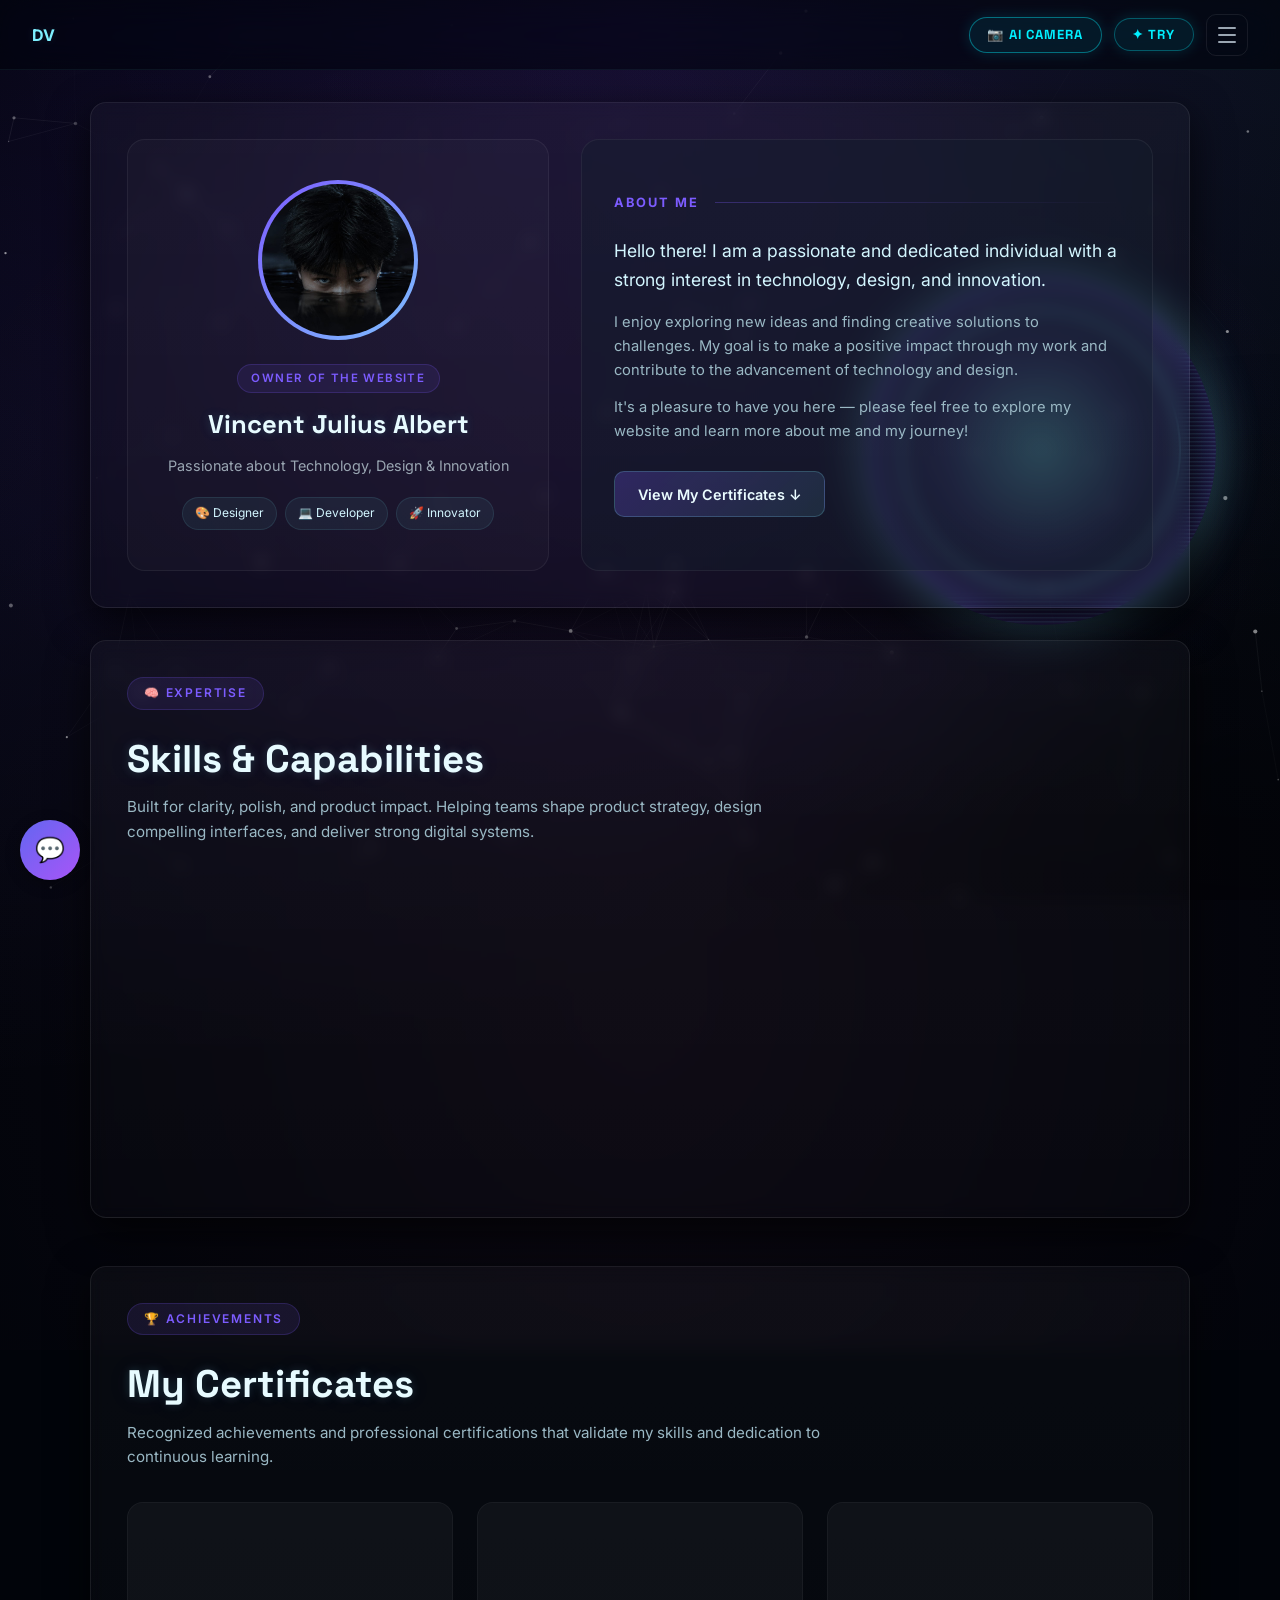
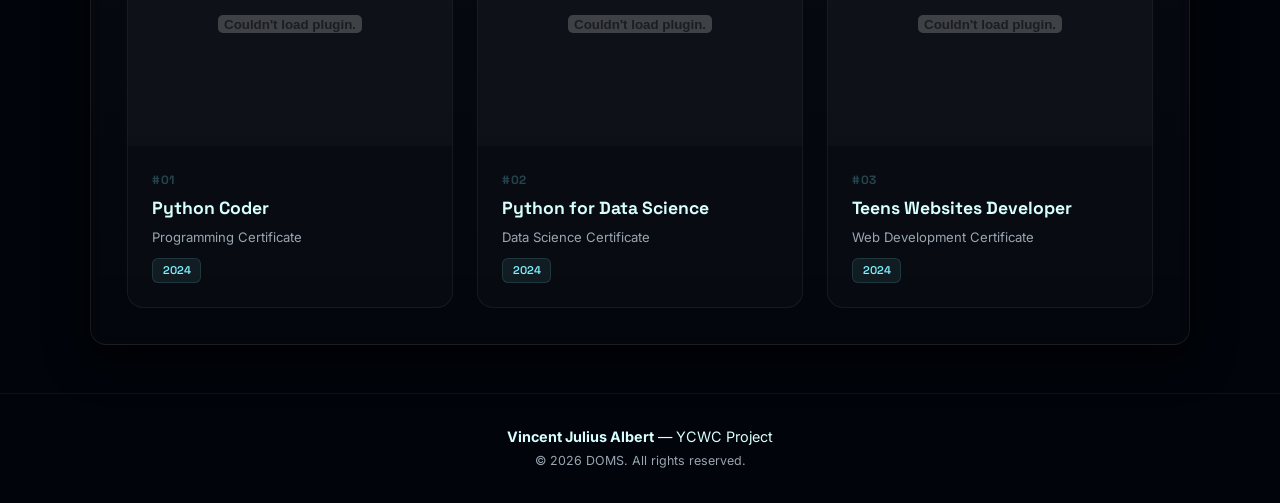
==== commit d7296965: "Add files via upload" ====
--- a/aboutme.html
+++ b/aboutme.html
@@ -212,7 +212,7 @@
         <!-- Certificate 1 -->
         <div class="cert-card">
           <div class="cert-image-wrapper">
-            <embed src="Python Coder - Vincent Julius Albert.pdf#toolbar=0&navpanes=0" type="application/pdf"
+            <embed src="paaayth.jpg" type="application/pdf"
               width="100%" height="100%" style="border: none; object-fit: cover;"></embed>
           </div>
           <div class="cert-info">
@@ -226,7 +226,7 @@
         <!-- Certificate 2 -->
         <div class="cert-card">
           <div class="cert-image-wrapper">
-            <embed src="Python for Data Science - Vincent Julius Albert.pdf#toolbar=0&navpanes=0" type="application/pdf"
+            <embed src="paaayth.jpg" type="application/pdf"
               width="100%" height="100%" style="border: none; object-fit: cover;"></embed>
           </div>
           <div class="cert-info">
@@ -240,7 +240,7 @@
         <!-- Certificate 3 -->
         <div class="cert-card">
           <div class="cert-image-wrapper">
-            <embed src="Teens Websites Developer 24 - Vincent Julius Albert.pdf#toolbar=0&navpanes=0"
+            <embed src="webas.jpg"
               type="application/pdf" width="100%" height="100%" style="border: none; object-fit: cover;"></embed>
           </div>
           <div class="cert-info">
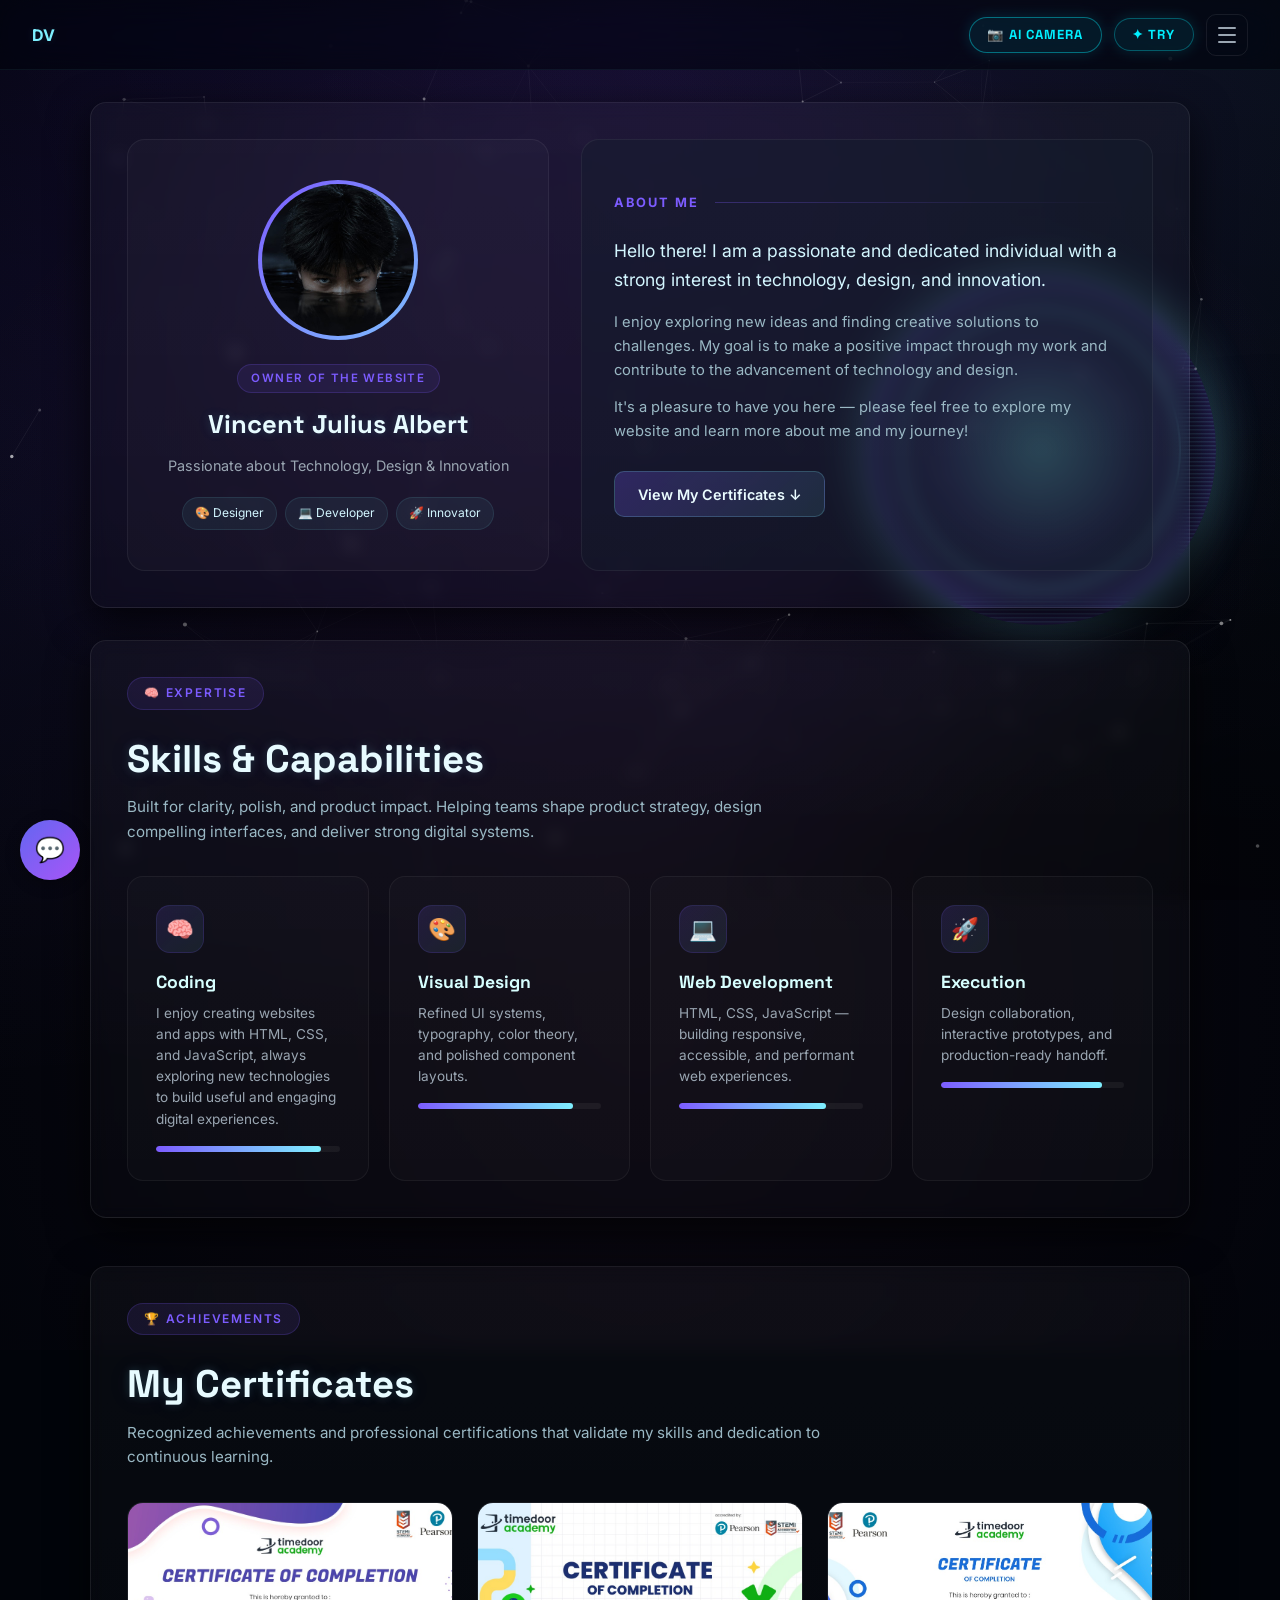
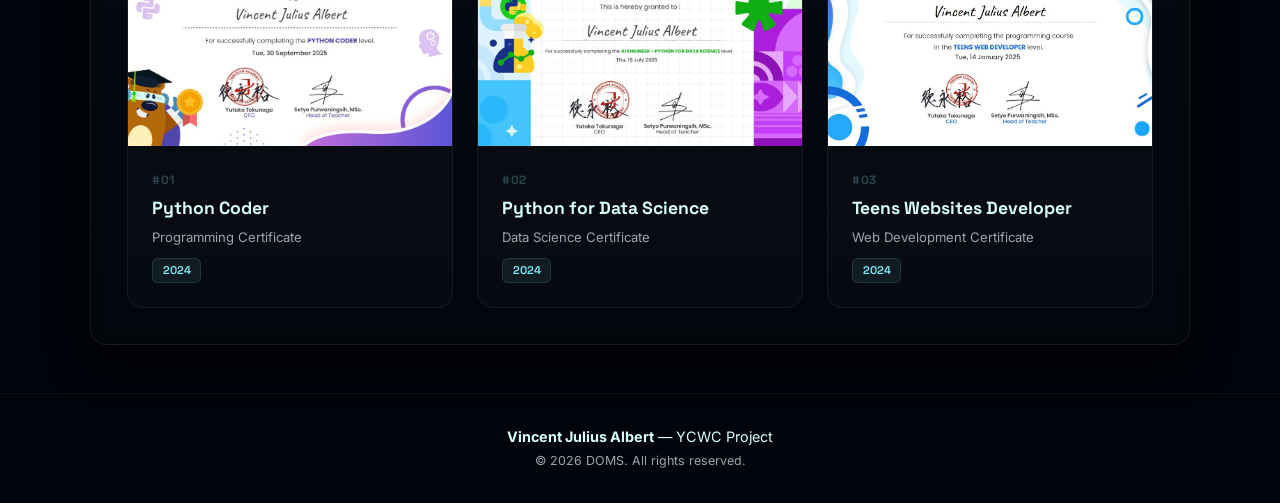
==== commit b8154a0e: "Add files via upload" ====
--- a/aboutme.html
+++ b/aboutme.html
@@ -210,10 +210,16 @@
       <div class="certificates-grid">
 
         <!-- Certificate 1 -->
-        <div class="cert-card">
+        <div class="cert-card" data-cert-src="paaayth.jpg" data-cert-title="Python Coder" data-cert-issuer="Programming Certificate" data-cert-date="2024">
           <div class="cert-image-wrapper">
-            <embed src="paaayth.jpg" type="application/pdf"
-              width="100%" height="100%" style="border: none; object-fit: cover;"></embed>
+            <img src="paaayth.jpg" alt="Python Coder Certificate" class="cert-image" loading="lazy" />
+            <div class="cert-placeholder">
+              <span class="cert-placeholder-icon">📜</span>
+              <span class="cert-placeholder-text">Certificate Preview</span>
+            </div>
+            <div class="cert-hover-overlay">
+              <span class="cert-zoom-btn">🔍 View Certificate</span>
+            </div>
           </div>
           <div class="cert-info">
             <span class="cert-number">#01</span>
@@ -224,10 +230,16 @@
         </div>
 
         <!-- Certificate 2 -->
-        <div class="cert-card">
+        <div class="cert-card" data-cert-src="datasc.jpg" data-cert-title="Python for Data Science" data-cert-issuer="Data Science Certificate" data-cert-date="2024">
           <div class="cert-image-wrapper">
-            <embed src="paaayth.jpg" type="application/pdf"
-              width="100%" height="100%" style="border: none; object-fit: cover;"></embed>
+            <img src="datasc.jpg" alt="Python for Data Science Certificate" class="cert-image" loading="lazy" />
+            <div class="cert-placeholder">
+              <span class="cert-placeholder-icon">📜</span>
+              <span class="cert-placeholder-text">Certificate Preview</span>
+            </div>
+            <div class="cert-hover-overlay">
+              <span class="cert-zoom-btn">🔍 View Certificate</span>
+            </div>
           </div>
           <div class="cert-info">
             <span class="cert-number">#02</span>
@@ -238,10 +250,16 @@
         </div>
 
         <!-- Certificate 3 -->
-        <div class="cert-card">
+        <div class="cert-card" data-cert-src="webas.jpg" data-cert-title="Teens Websites Developer" data-cert-issuer="Web Development Certificate" data-cert-date="2024">
           <div class="cert-image-wrapper">
-            <embed src="webas.jpg"
-              type="application/pdf" width="100%" height="100%" style="border: none; object-fit: cover;"></embed>
+            <img src="webas.jpg" alt="Teens Websites Developer Certificate" class="cert-image" loading="lazy" />
+            <div class="cert-placeholder">
+              <span class="cert-placeholder-icon">📜</span>
+              <span class="cert-placeholder-text">Certificate Preview</span>
+            </div>
+            <div class="cert-hover-overlay">
+              <span class="cert-zoom-btn">🔍 View Certificate</span>
+            </div>
           </div>
           <div class="cert-info">
             <span class="cert-number">#03</span>
@@ -287,6 +305,22 @@
     <div class="binary-intro-footer">
       <div class="binary-timer-text">ENTERING IN <span id="binary-countdown">3</span>s &bull; CLICK ANYWHERE TO SKIP</div>
     </div>
+  <!-- ═══════ FULLSCREEN CERTIFICATE LIGHTBOX MODAL ═══════ -->
+  <div id="cert-lightbox-modal" class="cert-lightbox-modal" aria-hidden="true">
+    <div class="cert-lightbox-backdrop" id="cert-lightbox-backdrop"></div>
+    <div class="cert-lightbox-dialog">
+      <button class="cert-lightbox-close" id="cert-lightbox-close" aria-label="Close modal">&times;</button>
+      <div class="cert-lightbox-img-container">
+        <img id="cert-lightbox-img" src="" alt="Certificate Large Preview" />
+      </div>
+      <div class="cert-lightbox-caption">
+        <div>
+          <h3 id="cert-lightbox-title">Certificate Title</h3>
+          <p id="cert-lightbox-issuer">Issuer</p>
+        </div>
+        <span id="cert-lightbox-date" class="cert-date">2024</span>
+      </div>
+    </div>
   </div>
 
   <script src="particles.js" defer></script>
